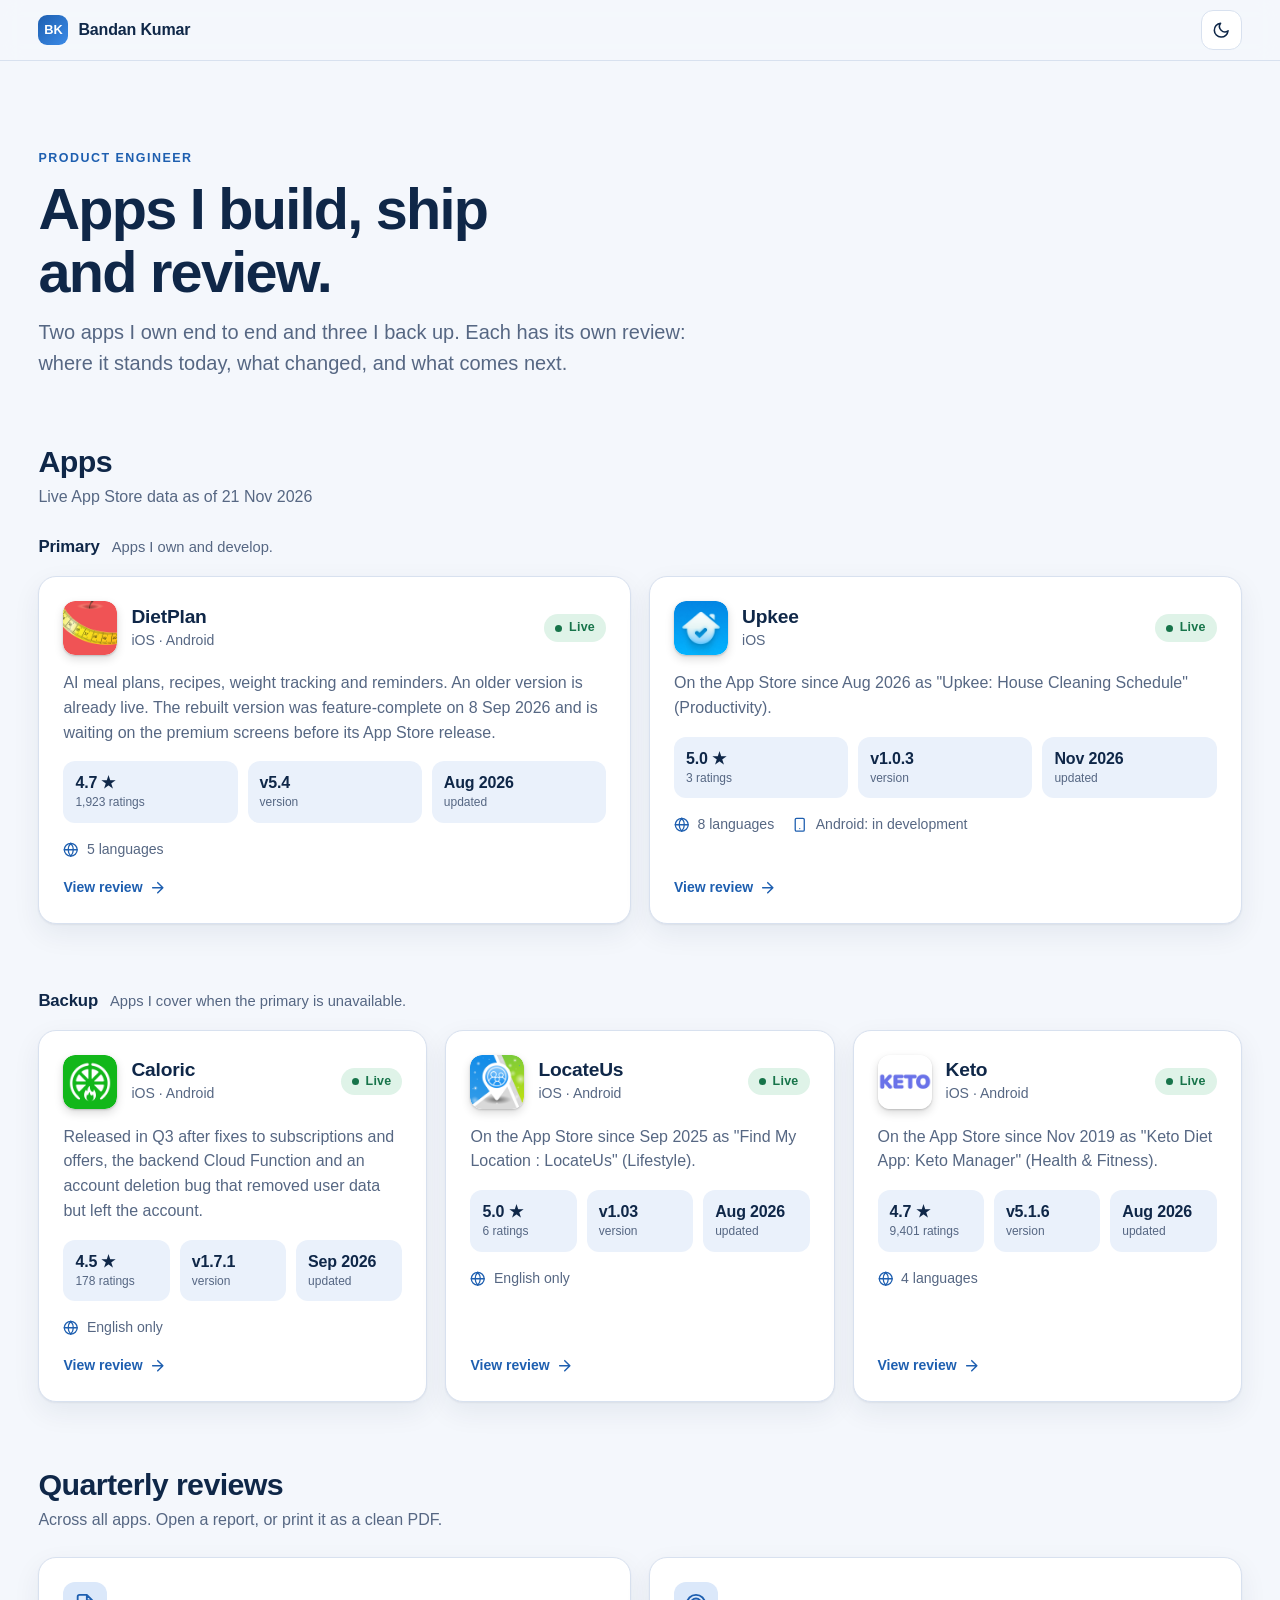
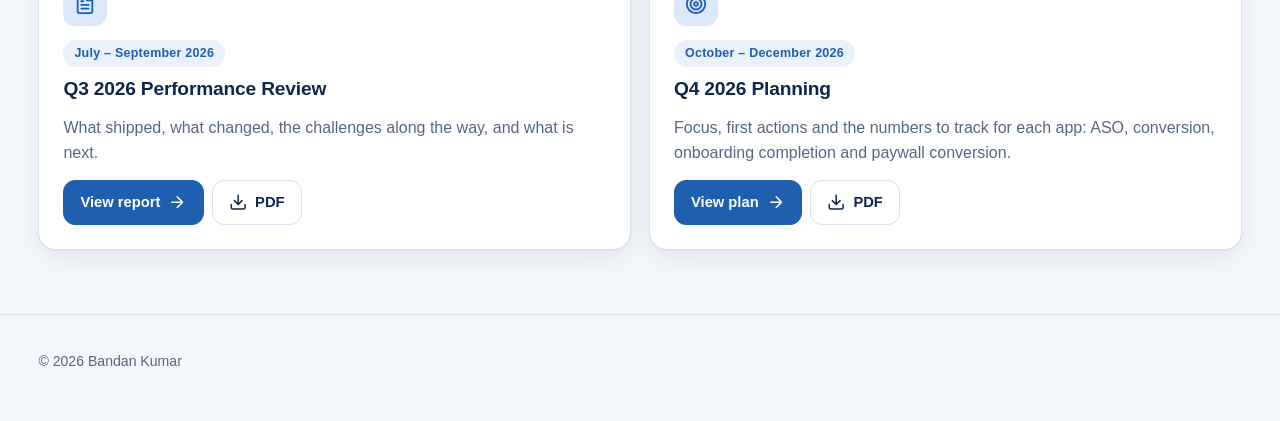
==== index.html @ 83da28a4 "Refresh App Store data" ====
<!doctype html>
<html lang="en">
<head>
  <meta charset="utf-8">
  <meta name="viewport" content="width=device-width, initial-scale=1">
  <title>Bandan Kumar · Apps &amp; Reviews</title>
  <meta name="description" content="The apps Bandan Kumar builds and supports, with a review page for each and the quarterly reports.">
  <meta name="color-scheme" content="light dark">
  <meta name="robots" content="noindex, nofollow">
  <meta name="theme-color" content="#f4f7fc" media="(prefers-color-scheme: light)">
  <meta name="theme-color" content="#0a101c" media="(prefers-color-scheme: dark)">
  <link rel="apple-touch-icon" href="assets/icon-180.png">
  <meta property="og:type" content="website">
  <meta property="og:site_name" content="Bandan Kumar">
  <meta property="og:title" content="Bandan Kumar · Apps &amp; Reviews">
  <meta property="og:description" content="Two apps I own and three I back up. Where each stands today, what changed, and what comes next, with live App Store data.">
  <meta property="og:url" content="https://bandan-kumar.github.io/report/">
  <meta property="og:image" content="https://bandan-kumar.github.io/report/assets/og/home.png">
  <meta property="og:image:width" content="1200">
  <meta property="og:image:height" content="630">
  <meta name="twitter:card" content="summary_large_image">
  <meta name="twitter:title" content="Bandan Kumar · Apps &amp; Reviews">
  <meta name="twitter:description" content="Two apps I own and three I back up. Where each stands today, what changed, and what comes next, with live App Store data.">
  <meta name="twitter:image" content="https://bandan-kumar.github.io/report/assets/og/home.png">
  <link rel="icon" href="data:image/svg+xml,%3Csvg xmlns='http://www.w3.org/2000/svg' viewBox='0 0 32 32'%3E%3Crect width='32' height='32' rx='9' fill='%231e5fb0'/%3E%3Ctext x='16' y='22' font-size='16' font-weight='800' text-anchor='middle' fill='white' font-family='Arial'%3EBK%3C/text%3E%3C/svg%3E">
  <link rel="stylesheet" href="assets/style.css?v=132">
  <script src="assets/theme.js?v=14"></script>
</head>
<body>
<svg xmlns="http://www.w3.org/2000/svg" style="position:absolute;width:0;height:0;overflow:hidden" aria-hidden="true" focusable="false">
<symbol id="sun" viewBox="0 0 24 24"><g fill="none" stroke="currentColor" stroke-width="2" stroke-linecap="round" stroke-linejoin="round"><circle cx="12" cy="12" r="5"/><path d="M12 1v2M12 21v2M4.22 4.22l1.42 1.42M18.36 18.36l1.42 1.42M1 12h2M21 12h2M4.22 19.78l1.42-1.42M18.36 5.64l1.42-1.42"/></g></symbol>
  <symbol id="moon" viewBox="0 0 24 24"><g fill="none" stroke="currentColor" stroke-width="2" stroke-linecap="round" stroke-linejoin="round"><path d="M21 12.79A9 9 0 1 1 11.21 3 7 7 0 0 0 21 12.79z"/></g></symbol>
  <symbol id="printer" viewBox="0 0 24 24"><g fill="none" stroke="currentColor" stroke-width="2" stroke-linecap="round" stroke-linejoin="round"><path d="M6 9V2h12v7M6 18H4a2 2 0 0 1-2-2v-5a2 2 0 0 1 2-2h16a2 2 0 0 1 2 2v5a2 2 0 0 1-2 2h-2"/><rect x="6" y="14" width="12" height="8"/></g></symbol>
  <symbol id="download" viewBox="0 0 24 24"><g fill="none" stroke="currentColor" stroke-width="2" stroke-linecap="round" stroke-linejoin="round"><path d="M21 15v4a2 2 0 0 1-2 2H5a2 2 0 0 1-2-2v-4M7 10l5 5 5-5M12 15V3"/></g></symbol>
  <symbol id="arrow-right" viewBox="0 0 24 24"><g fill="none" stroke="currentColor" stroke-width="2" stroke-linecap="round" stroke-linejoin="round"><path d="M5 12h14M12 5l7 7-7 7"/></g></symbol>
  <symbol id="arrow-left" viewBox="0 0 24 24"><g fill="none" stroke="currentColor" stroke-width="2" stroke-linecap="round" stroke-linejoin="round"><path d="M19 12H5M12 19l-7-7 7-7"/></g></symbol>
  <symbol id="file-text" viewBox="0 0 24 24"><g fill="none" stroke="currentColor" stroke-width="2" stroke-linecap="round" stroke-linejoin="round"><path d="M14 2H6a2 2 0 0 0-2 2v16a2 2 0 0 0 2 2h12a2 2 0 0 0 2-2V8zM14 2v6h6M16 13H8M16 17H8M10 9H8"/></g></symbol>
  <symbol id="target" viewBox="0 0 24 24"><g fill="none" stroke="currentColor" stroke-width="2" stroke-linecap="round" stroke-linejoin="round"><circle cx="12" cy="12" r="10"/><circle cx="12" cy="12" r="6"/><circle cx="12" cy="12" r="2"/></g></symbol>
  <symbol id="log-in" viewBox="0 0 24 24"><g fill="none" stroke="currentColor" stroke-width="2" stroke-linecap="round" stroke-linejoin="round"><path d="M15 3h4a2 2 0 0 1 2 2v14a2 2 0 0 1-2 2h-4M10 17l5-5-5-5M15 12H3"/></g></symbol>
  <symbol id="coffee" viewBox="0 0 24 24"><g fill="none" stroke="currentColor" stroke-width="2" stroke-linecap="round" stroke-linejoin="round"><path d="M18 8h1a4 4 0 0 1 0 8h-1M2 8h16v9a4 4 0 0 1-4 4H6a4 4 0 0 1-4-4V8zM6 1v3M10 1v3M14 1v3"/></g></symbol>
  <symbol id="activity" viewBox="0 0 24 24"><g fill="none" stroke="currentColor" stroke-width="2" stroke-linecap="round" stroke-linejoin="round"><path d="M22 12h-4l-3 9L9 3l-3 9H2"/></g></symbol>
  <symbol id="bell" viewBox="0 0 24 24"><g fill="none" stroke="currentColor" stroke-width="2" stroke-linecap="round" stroke-linejoin="round"><path d="M18 8A6 6 0 0 0 6 8c0 7-3 9-3 9h18s-3-2-3-9M13.73 21a2 2 0 0 1-3.46 0"/></g></symbol>
  <symbol id="heart" viewBox="0 0 24 24"><g fill="none" stroke="currentColor" stroke-width="2" stroke-linecap="round" stroke-linejoin="round"><path d="M20.84 4.61a5.5 5.5 0 0 0-7.78 0L12 5.67l-1.06-1.06a5.5 5.5 0 0 0-7.78 7.78l1.06 1.06L12 21.23l7.78-7.78 1.06-1.06a5.5 5.5 0 0 0 0-7.78z"/></g></symbol>
  <symbol id="link" viewBox="0 0 24 24"><g fill="none" stroke="currentColor" stroke-width="2" stroke-linecap="round" stroke-linejoin="round"><path d="M10 13a5 5 0 0 0 7.54.54l3-3a5 5 0 0 0-7.07-7.07l-1.72 1.71M14 11a5 5 0 0 0-7.54-.54l-3 3a5 5 0 0 0 7.07 7.07l1.71-1.71"/></g></symbol>
  <symbol id="cloud" viewBox="0 0 24 24"><g fill="none" stroke="currentColor" stroke-width="2" stroke-linecap="round" stroke-linejoin="round"><path d="M18 10h-1.26A8 8 0 1 0 9 20h9a5 5 0 0 0 0-10z"/></g></symbol>
  <symbol id="download-cloud" viewBox="0 0 24 24"><g fill="none" stroke="currentColor" stroke-width="2" stroke-linecap="round" stroke-linejoin="round"><path d="M8 17l4 4 4-4M12 12v9M20.88 18.09A5 5 0 0 0 18 9h-1.26A8 8 0 1 0 3 16.29"/></g></symbol>
  <symbol id="database" viewBox="0 0 24 24"><g fill="none" stroke="currentColor" stroke-width="2" stroke-linecap="round" stroke-linejoin="round"><ellipse cx="12" cy="5" rx="9" ry="3"/><path d="M21 12c0 1.66-4 3-9 3s-9-1.34-9-3M3 5v14c0 1.66 4 3 9 3s9-1.34 9-3V5"/></g></symbol>
  <symbol id="zap" viewBox="0 0 24 24"><g fill="none" stroke="currentColor" stroke-width="2" stroke-linecap="round" stroke-linejoin="round"><path d="M13 2L3 14h9l-1 8 10-12h-9l1-8z"/></g></symbol>
  <symbol id="shield" viewBox="0 0 24 24"><g fill="none" stroke="currentColor" stroke-width="2" stroke-linecap="round" stroke-linejoin="round"><path d="M12 22s8-4 8-10V5l-8-3-8 3v7c0 6 8 10 8 10zM9 12l2 2 4-4"/></g></symbol>
  <symbol id="sliders" viewBox="0 0 24 24"><g fill="none" stroke="currentColor" stroke-width="2" stroke-linecap="round" stroke-linejoin="round"><path d="M4 21v-7M4 10V3M12 21v-9M12 8V3M20 21v-5M20 12V3M1 14h6M9 8h6M17 16h6"/></g></symbol>
  <symbol id="list-x" viewBox="0 0 24 24"><g fill="none" stroke="currentColor" stroke-width="2" stroke-linecap="round" stroke-linejoin="round"><path d="M4 7h10M4 12h6M4 17h10M16 11l5 5M21 11l-5 5"/></g></symbol>
  <symbol id="pie" viewBox="0 0 24 24"><g fill="none" stroke="currentColor" stroke-width="2" stroke-linecap="round" stroke-linejoin="round"><path d="M21.21 15.89A10 10 0 1 1 8 2.83M22 12A10 10 0 0 0 12 2v10z"/></g></symbol>
  <symbol id="trending-up" viewBox="0 0 24 24"><g fill="none" stroke="currentColor" stroke-width="2" stroke-linecap="round" stroke-linejoin="round"><path d="M23 6l-9.5 9.5-5-5L1 18M17 6h6v6"/></g></symbol>
  <symbol id="award" viewBox="0 0 24 24"><g fill="none" stroke="currentColor" stroke-width="2" stroke-linecap="round" stroke-linejoin="round"><circle cx="12" cy="8" r="7"/><path d="M8.21 13.89L7 23l5-3 5 3-1.21-9.12"/></g></symbol>
  <symbol id="lock" viewBox="0 0 24 24"><g fill="none" stroke="currentColor" stroke-width="2" stroke-linecap="round" stroke-linejoin="round"><rect x="3" y="11" width="18" height="11" rx="2"/><path d="M7 11V7a5 5 0 0 1 10 0v4"/></g></symbol>
  <symbol id="check-square" viewBox="0 0 24 24"><g fill="none" stroke="currentColor" stroke-width="2" stroke-linecap="round" stroke-linejoin="round"><path d="M9 11l3 3L22 4M21 12v7a2 2 0 0 1-2 2H5a2 2 0 0 1-2-2V5a2 2 0 0 1 2-2h11"/></g></symbol>
  <symbol id="thumbs-up" viewBox="0 0 24 24"><g fill="none" stroke="currentColor" stroke-width="2" stroke-linecap="round" stroke-linejoin="round"><path d="M14 9V5a3 3 0 0 0-3-3l-4 9v11h11.28a2 2 0 0 0 2-1.7l1.38-9a2 2 0 0 0-2-2.3zM7 22H4a2 2 0 0 1-2-2v-7a2 2 0 0 1 2-2h3"/></g></symbol>
  <symbol id="search" viewBox="0 0 24 24"><g fill="none" stroke="currentColor" stroke-width="2" stroke-linecap="round" stroke-linejoin="round"><circle cx="11" cy="11" r="8"/><path d="M21 21l-4.35-4.35"/></g></symbol>
  <symbol id="globe" viewBox="0 0 24 24"><g fill="none" stroke="currentColor" stroke-width="2" stroke-linecap="round" stroke-linejoin="round"><circle cx="12" cy="12" r="10"/><path d="M2 12h20M12 2a15.3 15.3 0 0 1 4 10 15.3 15.3 0 0 1-4 10 15.3 15.3 0 0 1-4-10 15.3 15.3 0 0 1 4-10z"/></g></symbol>
  <symbol id="calendar" viewBox="0 0 24 24"><g fill="none" stroke="currentColor" stroke-width="2" stroke-linecap="round" stroke-linejoin="round"><rect x="3" y="4" width="18" height="18" rx="2"/><path d="M16 2v4M8 2v4M3 10h18"/></g></symbol>
  <symbol id="send" viewBox="0 0 24 24"><g fill="none" stroke="currentColor" stroke-width="2" stroke-linecap="round" stroke-linejoin="round"><path d="M22 2L11 13M22 2l-7 20-4-9-9-4 20-7z"/></g></symbol>
  <symbol id="smartphone" viewBox="0 0 24 24"><g fill="none" stroke="currentColor" stroke-width="2" stroke-linecap="round" stroke-linejoin="round"><rect x="5" y="2" width="14" height="20" rx="2"/><path d="M12 18h.01"/></g></symbol>
  <symbol id="message" viewBox="0 0 24 24"><g fill="none" stroke="currentColor" stroke-width="2" stroke-linecap="round" stroke-linejoin="round"><path d="M21 15a2 2 0 0 1-2 2H7l-4 4V5a2 2 0 0 1 2-2h14a2 2 0 0 1 2 2z"/></g></symbol>
  <symbol id="play" viewBox="0 0 24 24"><g fill="none" stroke="currentColor" stroke-width="2" stroke-linecap="round" stroke-linejoin="round"><polygon points="5 3 19 12 5 21 5 3"/></g></symbol>
  <symbol id="maximize" viewBox="0 0 24 24"><g fill="none" stroke="currentColor" stroke-width="2" stroke-linecap="round" stroke-linejoin="round"><path d="M8 3H5a2 2 0 0 0-2 2v3m18 0V5a2 2 0 0 0-2-2h-3m0 18h3a2 2 0 0 0 2-2v-3M3 16v3a2 2 0 0 0 2 2h3"/></g></symbol>
  <symbol id="x" viewBox="0 0 24 24"><g fill="none" stroke="currentColor" stroke-width="2" stroke-linecap="round" stroke-linejoin="round"><path d="M18 6L6 18M6 6l12 12"/></g></symbol>
  <symbol id="chevron-left" viewBox="0 0 24 24"><g fill="none" stroke="currentColor" stroke-width="2" stroke-linecap="round" stroke-linejoin="round"><path d="M15 18l-6-6 6-6"/></g></symbol>
  <symbol id="chevron-right" viewBox="0 0 24 24"><g fill="none" stroke="currentColor" stroke-width="2" stroke-linecap="round" stroke-linejoin="round"><path d="M9 18l6-6-6-6"/></g></symbol>
</svg>
  <header class="topbar">
    <div class="wrap">
      <a class="brand" href="./"><span class="mark">BK</span> Bandan Kumar</a>
      <div class="actions">
        <button class="btn icon-only" type="button" data-theme-toggle aria-label="Switch theme"><svg class="icon" aria-hidden="true"><use href="#moon"/></svg></button>
      </div>
    </div>
  </header>

  <main>
    <section class="hero">
      <div class="wrap">
        <p class="eyebrow">Product Engineer</p>
        <h1>Apps I build, ship<br>and review.</h1>
        <p class="lead">Two apps I own end to end and three I back up. Each has its own review: where it stands today, what changed, and what comes next.</p>
      </div>
    </section>

    <section class="section" id="apps">
      <div class="wrap">
        <div class="section-head">
          <h2>Apps</h2>
          <p>Live App Store data as of 21 Nov 2026</p>
        </div>

        <div class="group">
          <div class="group-head"><h3>Primary</h3><p>Apps I own and develop.</p></div>
          <div class="grid apps">
          <article class="card app">
            <div class="app-top">
              <div class="app-icon has-img" aria-hidden="true"><img src="assets/apps/dietplan.png" alt="" width="256" height="256"></div>
              <div>
                <h3><a href="apps/dietplan/">DietPlan</a></h3>
                <div class="platform">iOS · Android</div>
              </div>
              <div class="status-line"><span class="chip live">Live</span></div>
            </div>
            <p>AI meal plans, recipes, weight tracking and reminders. An older version is already live. The rebuilt version was feature-complete on 8 Sep 2026 and is waiting on the premium screens before its App Store release.</p>
            <div class="metrics"><div class="metric"><b>4.7 ★</b><span>1,923 ratings</span></div><div class="metric"><b>v5.4</b><span>version</span></div><div class="metric"><b>Aug 2026</b><span>updated</span></div></div>
            <div class="card-meta"><div class="langline"><svg class="icon" aria-hidden="true"><use href="#globe"/></svg> 5 languages</div></div>
            <span class="go">View review <svg class="icon" aria-hidden="true"><use href="#arrow-right"/></svg></span>
          </article>

          <article class="card app">
            <div class="app-top">
              <div class="app-icon has-img" aria-hidden="true"><img src="assets/apps/upkee.png" alt="" width="256" height="256"></div>
              <div>
                <h3><a href="apps/upkee/">Upkee</a></h3>
                <div class="platform">iOS</div>
              </div>
              <div class="status-line"><span class="chip live">Live</span></div>
            </div>
            <p>On the App Store since Aug 2026 as &quot;Upkee: House Cleaning Schedule&quot; (Productivity).</p>
            <div class="metrics"><div class="metric"><b>5.0 ★</b><span>3 ratings</span></div><div class="metric"><b>v1.0.3</b><span>version</span></div><div class="metric"><b>Nov 2026</b><span>updated</span></div></div>
            <div class="card-meta"><div class="langline"><svg class="icon" aria-hidden="true"><use href="#globe"/></svg> 8 languages</div><div class="langline"><svg class="icon" aria-hidden="true"><use href="#smartphone"/></svg> Android: in development</div></div>
            <span class="go">View review <svg class="icon" aria-hidden="true"><use href="#arrow-right"/></svg></span>
          </article>
          </div>
        </div>

        <div class="group">
          <div class="group-head"><h3>Backup</h3><p>Apps I cover when the primary is unavailable.</p></div>
          <div class="grid apps">
          <article class="card app">
            <div class="app-top">
              <div class="app-icon has-img" aria-hidden="true"><img src="assets/apps/caloric.png" alt="" width="256" height="256"></div>
              <div>
                <h3><a href="apps/caloric/">Caloric</a></h3>
                <div class="platform">iOS · Android</div>
              </div>
              <div class="status-line"><span class="chip live">Live</span></div>
            </div>
            <p>Released in Q3 after fixes to subscriptions and offers, the backend Cloud Function and an account deletion bug that removed user data but left the account.</p>
            <div class="metrics"><div class="metric"><b>4.5 ★</b><span>178 ratings</span></div><div class="metric"><b>v1.7.1</b><span>version</span></div><div class="metric"><b>Sep 2026</b><span>updated</span></div></div>
            <div class="card-meta"><div class="langline"><svg class="icon" aria-hidden="true"><use href="#globe"/></svg> English only</div></div>
            <span class="go">View review <svg class="icon" aria-hidden="true"><use href="#arrow-right"/></svg></span>
          </article>

          <article class="card app">
            <div class="app-top">
              <div class="app-icon has-img" aria-hidden="true"><img src="assets/apps/locateus.png" alt="" width="256" height="256"></div>
              <div>
                <h3><a href="apps/locateus/">LocateUs</a></h3>
                <div class="platform">iOS · Android</div>
              </div>
              <div class="status-line"><span class="chip live">Live</span></div>
            </div>
            <p>On the App Store since Sep 2025 as &quot;Find My Location : LocateUs&quot; (Lifestyle).</p>
            <div class="metrics"><div class="metric"><b>5.0 ★</b><span>6 ratings</span></div><div class="metric"><b>v1.03</b><span>version</span></div><div class="metric"><b>Aug 2026</b><span>updated</span></div></div>
            <div class="card-meta"><div class="langline"><svg class="icon" aria-hidden="true"><use href="#globe"/></svg> English only</div></div>
            <span class="go">View review <svg class="icon" aria-hidden="true"><use href="#arrow-right"/></svg></span>
          </article>

          <article class="card app">
            <div class="app-top">
              <div class="app-icon has-img" aria-hidden="true"><img src="assets/apps/keto.png" alt="" width="256" height="256"></div>
              <div>
                <h3><a href="apps/keto/">Keto</a></h3>
                <div class="platform">iOS · Android</div>
              </div>
              <div class="status-line"><span class="chip live">Live</span></div>
            </div>
            <p>On the App Store since Nov 2019 as &quot;Keto Diet App: Keto Manager&quot; (Health &amp; Fitness).</p>
            <div class="metrics"><div class="metric"><b>4.7 ★</b><span>9,401 ratings</span></div><div class="metric"><b>v5.1.6</b><span>version</span></div><div class="metric"><b>Aug 2026</b><span>updated</span></div></div>
            <div class="card-meta"><div class="langline"><svg class="icon" aria-hidden="true"><use href="#globe"/></svg> 4 languages</div></div>
            <span class="go">View review <svg class="icon" aria-hidden="true"><use href="#arrow-right"/></svg></span>
          </article>
          </div>
        </div>
      </div>
    </section>

    <section class="section" id="reports">
      <div class="wrap">
        <div class="section-head">
          <h2>Quarterly reviews</h2>
          <p>Across all apps. Open a report, or print it as a clean PDF.</p>
        </div>

        <div class="grid reports">
          <article class="card report">
            <div class="ico"><svg class="icon" aria-hidden="true"><use href="#file-text"/></svg></div>
            <div>
              <span class="chip plain">July – September 2026</span>
              <h3 class="after-chip">Q3 2026 Performance Review</h3>
            </div>
            <p>What shipped, what changed, the challenges along the way, and what is next.</p>
            <div class="row">
              <a class="btn primary" href="q3-2026/">View report <svg class="icon" aria-hidden="true"><use href="#arrow-right"/></svg></a>
              <a class="btn" href="q3-2026/Bandan-Kumar-Q3-2026-Review.pdf" download><svg class="icon" aria-hidden="true"><use href="#download"/></svg> PDF</a>
            </div>
          </article>

          <article class="card report">
            <div class="ico"><svg class="icon" aria-hidden="true"><use href="#target"/></svg></div>
            <div>
              <span class="chip plain">October – December 2026</span>
              <h3 class="after-chip">Q4 2026 Planning</h3>
            </div>
            <p>Focus, first actions and the numbers to track for each app: ASO, conversion, onboarding completion and paywall conversion.</p>
            <div class="row">
              <a class="btn primary" href="q4-2026/">View plan <svg class="icon" aria-hidden="true"><use href="#arrow-right"/></svg></a>
              <a class="btn" href="q4-2026/Bandan-Kumar-Q4-2026-Planning.pdf" download><svg class="icon" aria-hidden="true"><use href="#download"/></svg> PDF</a>
            </div>
          </article>
        </div>
      </div>
    </section>
  </main>

  <footer class="footer">
    <div class="wrap">© 2026 Bandan Kumar</div>
  </footer>
</body>
</html>
---- assets/style.css ----
/* ---------- Tokens ---------- */
:root {
  color-scheme: light;
  --bg: #f4f7fc;
  --surface: #ffffff;
  --surface-2: #eaf1fb;
  --text: #0f2748;
  --muted: #566783;
  --line: #d8e1ef;
  --brand: #1e5fb0;
  --on-brand: #ffffff;
  --brand-soft: #dbe8fa;
  --navy: #10264a;
  --on-navy: #ffffff;
  --navy-accent: #8ab8f5;
  --accent: #d9772a;
  --accent-soft: #fdeedd;
  --good: #17744a;
  --good-soft: #dff3e8;
  --warn: #a35a00;
  --warn-soft: #fdeedd;
  --shadow: 0 1px 2px rgba(15, 39, 72, .06), 0 10px 28px rgba(15, 39, 72, .07);
  --radius: 18px;
  --radius-sm: 12px;
  --space-section: clamp(40px, 6vw, 64px);
  --pad-card: clamp(18px, 2.4vw, 24px);
  --icon-box: 44px;
  --fs-h2: clamp(1.5rem, 3.2vw, 1.9rem);
  --fs-h3: 1.05rem;
  --fs-small: .875rem;
  --font: -apple-system, BlinkMacSystemFont, "Segoe UI", Inter, Roboto, "Helvetica Neue", Arial, sans-serif;
}

@media (prefers-color-scheme: dark) {
  :root:not([data-theme="light"]) {
    color-scheme: dark;
    --bg: #0a101c;
    --surface: #121a2c;
    --surface-2: #17243d;
    --text: #e8eef8;
    --muted: #9aaac4;
    --line: #243453;
    --brand: #6aa6f2;
    --on-brand: #08111f;
    --brand-soft: #1b2d4d;
    --navy: #16294d;
    --navy-accent: #8ab8f5;
    --accent: #f4a259;
    --accent-soft: #2b2012;
    --good: #52cc8e;
    --good-soft: #112a1f;
    --warn: #f4a259;
    --warn-soft: #2b2012;
    --shadow: 0 1px 2px rgba(0, 0, 0, .4), 0 10px 28px rgba(0, 0, 0, .35);
  }
}

:root[data-theme="dark"] {
  color-scheme: dark;
  --bg: #0a101c;
  --surface: #121a2c;
  --surface-2: #17243d;
  --text: #e8eef8;
  --muted: #9aaac4;
  --line: #243453;
  --brand: #6aa6f2;
  --on-brand: #08111f;
  --brand-soft: #1b2d4d;
  --navy: #16294d;
  --navy-accent: #8ab8f5;
  --accent: #f4a259;
  --accent-soft: #2b2012;
  --good: #52cc8e;
  --good-soft: #112a1f;
  --warn: #f4a259;
  --warn-soft: #2b2012;
  --shadow: 0 1px 2px rgba(0, 0, 0, .4), 0 10px 28px rgba(0, 0, 0, .35);
}

/* ---------- Base ---------- */
*, *::before, *::after { box-sizing: border-box; }
html { -webkit-text-size-adjust: 100%; scroll-behavior: smooth; }
body {
  margin: 0;
  background: var(--bg);
  color: var(--text);
  font-family: var(--font);
  font-size: 1rem;
  line-height: 1.55;
  -webkit-font-smoothing: antialiased;
}
img { max-width: 100%; height: auto; display: block; }
a { color: var(--brand); }
h1, h2, h3, p, ul { margin: 0; }
ul { padding: 0; list-style: none; }
.wrap { width: min(1500px, 100% - clamp(32px, 6vw, 112px)); margin-inline: auto; }
.icon { width: 1.25em; height: 1.25em; flex: none; }
.sr-only { position: absolute; width: 1px; height: 1px; overflow: hidden; clip: rect(0 0 0 0); white-space: nowrap; }
:focus-visible { outline: 3px solid var(--brand); outline-offset: 2px; border-radius: 6px; }

/* ---------- Top bar ---------- */
.topbar {
  position: sticky; top: 0; z-index: 10;
  background: color-mix(in srgb, var(--bg) 88%, transparent);
  backdrop-filter: saturate(160%) blur(10px);
  -webkit-backdrop-filter: saturate(160%) blur(10px);
  border-bottom: 1px solid var(--line);
}
.topbar .wrap { display: flex; align-items: center; justify-content: space-between; gap: 12px; min-height: 60px; }
.brand { display: inline-flex; align-items: center; gap: 10px; font-weight: 700; color: var(--text); text-decoration: none; letter-spacing: -.01em; }
.brand .mark {
  width: 30px; height: 30px; border-radius: 9px; display: grid; place-items: center;
  background: linear-gradient(135deg, var(--brand), #3b8be8); color: #fff; font-size: .8rem; font-weight: 800;
}
.actions { display: flex; align-items: center; gap: 8px; flex-wrap: wrap; justify-content: flex-end; }

/* ---------- Buttons ---------- */
.btn {
  display: inline-flex; align-items: center; justify-content: center; gap: 8px;
  padding: 10px 16px; border-radius: 12px; border: 1px solid var(--line);
  background: var(--surface); color: var(--text); font: inherit; font-weight: 600; font-size: .92rem;
  text-decoration: none; cursor: pointer; transition: transform .15s, border-color .15s, background .15s;
}
.btn:hover { border-color: var(--brand); transform: translateY(-1px); }
.btn.primary { background: var(--brand); border-color: var(--brand); color: var(--on-brand); }
.btn.primary:hover { filter: brightness(1.08); }
.btn.icon-only { padding: 10px; }
.btn[aria-disabled="true"] { opacity: .55; cursor: not-allowed; pointer-events: none; }

/* ---------- Hero ---------- */
.hero { padding: clamp(40px, 8vw, 88px) 0 clamp(24px, 5vw, 48px); }
.eyebrow { text-transform: uppercase; letter-spacing: .12em; font-size: .78rem; font-weight: 700; color: var(--brand); }
.hero h1 { font-size: clamp(2.1rem, 6vw, 3.6rem); line-height: 1.08; letter-spacing: -.03em; margin-top: 10px; }
.hero p.lead { margin-top: 14px; font-size: clamp(1.05rem, 2.2vw, 1.25rem); color: var(--muted); max-width: 60ch; }

.section { padding: clamp(24px, 5vw, 44px) 0; }
.section-head { display: flex; align-items: end; justify-content: space-between; gap: 16px; flex-wrap: wrap; margin-bottom: 20px; }
.section-head h2 { font-size: clamp(1.4rem, 3.2vw, 1.9rem); letter-spacing: -.02em; }
.section-head p { color: var(--muted); }

/* ---------- Status chips ---------- */
.chip {
  display: inline-flex; align-items: center; gap: 7px; padding: 4px 11px; border-radius: 999px;
  font-size: .78rem; font-weight: 700; letter-spacing: .02em; background: var(--surface-2); color: var(--brand);
}
.chip::before { content: ""; width: 7px; height: 7px; border-radius: 50%; background: currentColor; }
.chip.live { background: var(--good-soft); color: var(--good); }
.chip.pre { background: var(--warn-soft); color: var(--warn); }
.chip.plain::before { display: none; }

/* ---------- App cards ---------- */
.grid { display: grid; gap: 18px; }
.apps { grid-template-columns: repeat(auto-fit, minmax(min(100%, 320px), 1fr)); }
.card {
  background: var(--surface); border: 1px solid var(--line); border-radius: var(--radius);
  padding: clamp(18px, 3vw, 26px); box-shadow: var(--shadow);
}
.app { display: flex; flex-direction: column; gap: 16px; }
.app-top { display: flex; align-items: center; gap: 14px; }
.app-icon {
  width: 54px; height: 54px; border-radius: 15px; display: grid; place-items: center; flex: none;
  color: #fff; font-weight: 800; font-size: 1.3rem;
}
.app-icon.diet { background: linear-gradient(135deg, #e0453b, #f08a3c); }
.app-icon.cal { background: linear-gradient(135deg, #1e5fb0, #4aa3f0); }
.app h3 { font-size: 1.25rem; letter-spacing: -.01em; }
.app .platform { color: var(--muted); font-size: .88rem; }
.app .status-line { margin-left: auto; }
.app p { color: var(--muted); }
.metrics { display: grid; grid-template-columns: repeat(3, 1fr); gap: 10px; }
.metric { background: var(--surface-2); border-radius: 12px; padding: 10px 12px; }
.metric b { display: block; font-size: 1.2rem; letter-spacing: -.01em; }
.metric span { font-size: .78rem; color: var(--muted); line-height: 1.25; display: block; }
.tags { display: flex; flex-wrap: wrap; gap: 6px; }
.tag { font-size: .78rem; padding: 3px 10px; border-radius: 999px; border: 1px solid var(--line); color: var(--muted); }
.app .foot { margin-top: auto; display: flex; gap: 8px; flex-wrap: wrap; }

/* ---------- Report cards ---------- */
.reports { grid-template-columns: repeat(auto-fit, minmax(min(100%, 380px), 1fr)); }
.report { display: flex; flex-direction: column; gap: 14px; }
.report .ico {
  width: 46px; height: 46px; border-radius: 13px; display: grid; place-items: center;
  background: var(--brand-soft); color: var(--brand);
}
.report .ico .icon { width: 24px; height: 24px; }
.report h3 { font-size: 1.2rem; }
.report p { color: var(--muted); }
.report .row { display: flex; gap: 8px; flex-wrap: wrap; margin-top: auto; }
.report.soon { border-style: dashed; box-shadow: none; background: transparent; }

.footer { padding: 36px 0 48px; color: var(--muted); font-size: .88rem; border-top: 1px solid var(--line); margin-top: 24px; }

/* ---------- Report page ---------- */
.report-hero {
  background: var(--navy); color: var(--on-navy, #fff);
  padding: clamp(40px, 8vw, 84px) 0;
}
.report-hero .eyebrow { color: var(--navy-accent); }
.report-hero h1 { font-size: clamp(2rem, 6vw, 3.4rem); line-height: 1.08; letter-spacing: -.03em; margin: 10px 0 8px; color: #fff; }
.report-hero .period { color: var(--navy-accent); font-size: clamp(1.05rem, 2.4vw, 1.3rem); }
.report-hero .who { margin-top: clamp(24px, 5vw, 44px); }
.report-hero .who b { display: block; font-size: 1.15rem; color: #fff; }
.report-hero .who span { color: #c3d3ec; font-size: .95rem; }

.block { margin-top: clamp(32px, 5vw, 56px); }
.block > h2 { font-size: clamp(1.45rem, 3.4vw, 2rem); letter-spacing: -.02em; line-height: 1.2; }
.block > .sub { color: var(--muted); font-style: italic; margin-top: 4px; margin-bottom: 20px; }
.result {
  margin-top: 18px; background: var(--navy); color: #fff; border-radius: 14px; padding: 14px 18px;
}
.result b { color: var(--navy-accent); margin-right: 6px; }

.stats { grid-template-columns: repeat(auto-fit, minmax(min(100%, 210px), 1fr)); }
.stat { text-align: center; }
.stat .big { font-size: clamp(2rem, 5vw, 2.8rem); font-weight: 800; color: var(--brand); letter-spacing: -.03em; line-height: 1.1; }
.stat h3 { font-size: 1rem; margin-top: 8px; }
.stat p { color: var(--muted); font-size: .88rem; margin-top: 4px; }

.split { display: grid; gap: 24px; grid-template-columns: minmax(0, 1.5fr) minmax(0, 1fr); align-items: start; }
.chart {
  height: 260px; display: flex; align-items: flex-end; gap: clamp(4px, 1.6vw, 14px);
  padding: 0 0 26px; border-bottom: 2px solid var(--line); position: relative;
}
.bar { flex: 1; display: flex; flex-direction: column; justify-content: flex-end; align-items: center; height: 100%; position: relative; }
.bar i {
  display: block; width: 100%; border-radius: 6px 6px 0 0; background: var(--brand);
  height: calc(var(--v) * 1%); max-height: calc(100% - 22px);
}
.bar.done i { background: var(--accent); }
.bar b { font-size: .8rem; margin-bottom: 4px; }
.bar span { position: absolute; bottom: -24px; font-size: .72rem; color: var(--muted); white-space: nowrap; }
.timeline { display: grid; gap: 16px; }
.timeline li { display: grid; grid-template-columns: 14px 1fr; gap: 12px; }
.timeline li::before { content: ""; width: 14px; height: 14px; border-radius: 50%; background: var(--brand); margin-top: 6px; }
.timeline li.now::before { background: var(--accent); }
.timeline b { display: block; }
.timeline span { color: var(--muted); font-size: .92rem; }

.features { grid-template-columns: repeat(auto-fit, minmax(min(100%, 280px), 1fr)); gap: 14px; }
.feature { display: grid; grid-template-columns: 46px 1fr; gap: 14px; align-items: start; padding: 16px; }
.feature .ico, .ico-sm {
  width: 46px; height: 46px; border-radius: 50%; display: grid; place-items: center;
  background: var(--brand-soft); color: var(--brand);
}
.feature .ico .icon, .ico-sm .icon { width: 22px; height: 22px; }
.feature h3 { font-size: 1.02rem; }
.feature p { color: var(--muted); font-size: .92rem; }
.ico-sm.hot { background: var(--accent); color: #fff; }

.gallery {
  display: flex; gap: 16px; overflow-x: auto; padding: 8px 4px 18px; margin-top: 22px;
  -webkit-overflow-scrolling: touch;
}
.shot { flex: 0 0 clamp(150px, 15vw, 230px); text-align: center; }
.shot img { filter: drop-shadow(0 8px 14px rgba(0, 0, 0, .22)); }
.shot figcaption { margin-top: 10px; font-size: .88rem; font-weight: 600; }
figure { margin: 0; }

.compare { grid-template-columns: 1fr 1fr; gap: 18px; position: relative; }
.compare .card h3 { font-size: 1.15rem; margin-bottom: 12px; }
.compare .before h3 { color: var(--muted); }
.compare .after { background: var(--surface-2); border-color: var(--brand); }
.compare .after h3 { color: var(--brand); }
.compare li { padding-left: 18px; position: relative; margin-bottom: 8px; }
.compare li::before { content: ""; position: absolute; left: 2px; top: .62em; width: 6px; height: 6px; border-radius: 50%; background: currentColor; opacity: .6; }

.size-card {
  background: var(--navy); color: #fff; border-radius: var(--radius); padding: 28px 22px; text-align: center;
}
.size-card .big { font-size: clamp(2.4rem, 7vw, 3.6rem); font-weight: 800; color: var(--navy-accent); letter-spacing: -.03em; line-height: 1.1; }
.size-card p { margin-top: 6px; }
.size-card .flow { margin-top: 14px; font-weight: 700; font-size: 1.1rem; color: #d7e4f8; }
.size-grid { display: grid; gap: 20px; grid-template-columns: minmax(0, 1fr) minmax(0, 1.4fr) auto; align-items: center; }
.stack { display: grid; gap: 14px; }
.stack .feature { padding: 0; border: 0; box-shadow: none; background: none; }

.pipeline { grid-template-columns: repeat(5, 1fr); gap: 14px; counter-reset: step; }
.step { text-align: center; position: relative; }
.step .ico-sm { margin: 0 auto 10px; }
.step h3 { font-size: .98rem; }
.step p { color: var(--muted); font-size: .85rem; margin-top: 4px; }
.tamper { margin-top: 18px; background: var(--accent-soft); border-radius: 14px; padding: 14px 18px; }
.tamper b { color: var(--warn); }

.three { grid-template-columns: repeat(auto-fit, minmax(min(100%, 280px), 1fr)); }
.three h3 { font-size: 1.1rem; display: flex; align-items: center; gap: 12px; margin-bottom: 12px; }
.three li, .bullets li { padding-left: 18px; position: relative; margin-bottom: 7px; color: var(--muted); }
.three li::before, .bullets li::before { content: ""; position: absolute; left: 2px; top: .65em; width: 6px; height: 6px; border-radius: 50%; background: var(--brand); }

.pills { display: flex; flex-wrap: wrap; gap: 10px; }
.pill { padding: 8px 16px; border-radius: 999px; border: 2px solid var(--brand); color: var(--brand); font-weight: 700; font-size: .9rem; }
.callout { background: var(--accent-soft); border-radius: var(--radius); padding: 20px 22px; }
.callout h3 { color: var(--warn); font-size: 1.05rem; margin-bottom: 6px; }

.table-wrap { overflow: hidden; border: 1px solid var(--line); border-radius: var(--radius); background: var(--surface); box-shadow: var(--shadow); }
table { width: 100%; border-collapse: collapse; }
thead th { background: var(--navy); color: #fff; text-align: left; padding: 14px 16px; font-size: .95rem; }
tbody td { padding: 14px 16px; border-top: 1px solid var(--line); vertical-align: top; }
tbody td:first-child { font-weight: 700; }

.ahead { background: var(--navy); color: #fff; border-radius: var(--radius); padding: clamp(22px, 4vw, 36px); }
.ahead h2 { color: #fff; }
.ahead ul { margin-top: 18px; display: grid; gap: 14px; }
.ahead li { display: grid; grid-template-columns: 44px 1fr; gap: 14px; align-items: center; }
.ahead .ico-sm { background: #1e5fb0; color: #fff; width: 44px; height: 44px; }
.ahead .thanks { margin-top: 22px; font-size: 1.6rem; font-weight: 800; color: var(--navy-accent); }

.print-only { display: none; }

/* ---------- Responsive ---------- */
@media (max-width: 860px) {
  .split, .size-grid { grid-template-columns: 1fr; }
  .size-grid .shot { justify-self: center; }
  .pipeline { grid-template-columns: repeat(2, 1fr); }
  .pipeline .step:last-child { grid-column: 1 / -1; }
}
@media (max-width: 640px) {
  .compare { grid-template-columns: 1fr; }
  .metrics { grid-template-columns: repeat(3, 1fr); }
  .chart { height: 220px; }
  .bar b { font-size: .68rem; }
  .bar span { font-size: .6rem; }
  .btn .label-long { display: none; }
  table, thead, tbody, tr, td { display: block; }
  thead { display: none; }
  tbody tr { padding: 12px 16px; border-top: 1px solid var(--line); }
  tbody tr:first-child { border-top: 0; }
  tbody td { border: 0; padding: 3px 0; }
  tbody td::before { content: attr(data-label); display: block; font-size: .72rem; text-transform: uppercase; letter-spacing: .08em; color: var(--muted); font-weight: 700; margin-top: 6px; }
  tbody td:first-child { font-size: 1.02rem; }
  tbody td:first-child::before { margin-top: 0; }
  .app .status-line { margin-left: 0; }
  .app-top { flex-wrap: wrap; }
}
@media (max-width: 380px) {
  .metrics { grid-template-columns: 1fr 1fr; }
}
@media (prefers-reduced-motion: reduce) {
  html { scroll-behavior: auto; }
  .btn { transition: none; }
}

/* ---------- Print ---------- */
@page { size: A4; margin: 12mm; }
@media print {
  :root, :root:not([data-theme="light"]), :root[data-theme="dark"] {
    color-scheme: light;
    --bg: #fff; --surface: #fff; --surface-2: #eef3fb; --text: #0f2748; --muted: #4a5a75; --line: #cfd9e8;
    --brand: #1e5fb0; --brand-soft: #dbe8fa; --navy: #10264a; --navy-accent: #8ab8f5;
    --accent: #d9772a; --accent-soft: #fdeedd; --good: #17744a; --good-soft: #dff3e8; --warn: #a35a00; --warn-soft: #fdeedd;
    --shadow: none;
  }
  * { -webkit-print-color-adjust: exact; print-color-adjust: exact; }
  html { font-size: 10.5pt; }
  body { background: #fff; line-height: 1.4; }
  .topbar, .no-print, .actions, .gallery-hint { display: none !important; }
  .print-only { display: block; }
  .wrap { width: 100%; }
  .report-hero { padding: 22px 0; }
  .block { margin-top: 20px; }
  .block, .card, .result, .tamper, .callout, .ahead, .table-wrap, .size-card, .shot, tr, .feature, .step { break-inside: avoid; page-break-inside: avoid; }
  .block > h2, .block > .sub { break-after: avoid; page-break-after: avoid; }
  .card, .table-wrap { box-shadow: none; }
  .stats { grid-template-columns: repeat(4, 1fr); }
  .features { grid-template-columns: repeat(2, 1fr); }
  .three { grid-template-columns: repeat(3, 1fr); }
  .split { grid-template-columns: 1.5fr 1fr; }
  .compare { grid-template-columns: 1fr 1fr; }
  .size-grid { grid-template-columns: 1fr 1.4fr auto; }
  .pipeline { grid-template-columns: repeat(5, 1fr); }
  .pipeline .step:last-child { grid-column: auto; }
  .chart { height: 190px; }
  .stat .big { font-size: 1.7rem; white-space: nowrap; }
  .size-card .big { font-size: 2rem; white-space: nowrap; }
  .gallery { flex-wrap: wrap; overflow: visible; justify-content: center; padding: 0; gap: 12px; break-inside: avoid; page-break-inside: avoid; }
  .shot { flex: 0 0 22%; }
  .shot img { filter: none; }
  .size-grid .shot { flex: none; width: 110px; }
  table, thead, tbody, tr, td { display: revert; }
  thead { display: table-header-group; }
  tbody td::before { display: none; }
  tbody tr { padding: 0; }
  tbody td { padding: 10px 12px; border-top: 1px solid var(--line); }
  a { color: inherit; text-decoration: none; }
  .print-foot { margin-top: 24px; font-size: .8rem; color: var(--muted); border-top: 1px solid var(--line); padding-top: 8px; }
}

/* ---------- App groups & app pages ---------- */
.group + .group { margin-top: clamp(28px, 5vw, 44px); }
.group-head { display: flex; align-items: baseline; gap: 12px; flex-wrap: wrap; margin-bottom: 14px; }
.group-head h3 { font-size: 1.05rem; letter-spacing: -.01em; }
.group-head p { color: var(--muted); font-size: .92rem; }
.app { position: relative; transition: transform .15s, border-color .15s; }
.app:hover { transform: translateY(-2px); border-color: var(--brand); }
.app h3 a { color: inherit; text-decoration: none; }
.app h3 a::after { content: ""; position: absolute; inset: 0; border-radius: var(--radius); }
.app .go { margin-top: auto; display: inline-flex; align-items: center; gap: 6px; color: var(--brand); font-weight: 700; font-size: .92rem; }
.chip.role { background: var(--brand-soft); color: var(--brand); }
.chip.role::before { display: none; }
.chip.muted { background: var(--surface-2); color: var(--muted); }
.app-icon.upk { background: linear-gradient(135deg, #14935a, #5fd08f); }
.app-icon.loc { background: linear-gradient(135deg, #6a3fd0, #a77af2); }
.app-icon.keto { background: linear-gradient(135deg, #0f8f8f, #4fd1c5); }
.app-icon.lg { width: 72px; height: 72px; border-radius: 20px; font-size: 1.8rem; }
.app-hero { display: flex; align-items: center; gap: 20px; flex-wrap: wrap; }
.app-hero h1 { font-size: clamp(2rem, 6vw, 3.2rem); letter-spacing: -.03em; line-height: 1.1; }
.app-hero .chips { display: flex; gap: 8px; flex-wrap: wrap; margin-top: 10px; }
.snapshot { grid-template-columns: repeat(auto-fit, minmax(min(100%, 200px), 1fr)); }
.snap b { display: block; font-size: 1.8rem; letter-spacing: -.02em; color: var(--muted); }
.snap span { color: var(--muted); font-size: .88rem; }
.snap.has b { color: var(--brand); }
.note { color: var(--muted); font-size: .9rem; margin-top: 12px; }
.rows { display: grid; gap: 12px; }
.row-card { display: flex; align-items: center; gap: 16px; flex-wrap: wrap; }
.row-card .grow { flex: 1 1 240px; }
.row-card h3 { font-size: 1.05rem; }
.row-card p { color: var(--muted); font-size: .92rem; }
.bullets { margin-top: 4px; }
.app-hero-wrap { padding: clamp(32px, 6vw, 64px) 0 8px; }
@media print { .app { transform: none; } }

.app-icon.has-img { background: none; overflow: hidden; padding: 0; box-shadow: 0 1px 2px rgba(0,0,0,.18), 0 4px 10px rgba(0,0,0,.14); }
.app-icon img { width: 100%; height: 100%; display: block; border-radius: 22.37%; }
.app-icon.has-img { border-radius: 22.37%; }

.langline { display: flex; align-items: center; gap: 8px; color: var(--muted); font-size: .88rem; }
.langline .icon { width: 1.1em; height: 1.1em; color: var(--brand); }

.loc-group + .loc-group { margin-top: 20px; }
.loc-group h3 { font-size: 1rem; margin-bottom: 10px; display: flex; gap: 10px; align-items: baseline; flex-wrap: wrap; }
.loc-group h3 span { color: var(--muted); font-weight: 500; font-size: .9rem; }
.snap.has b { font-size: clamp(1.2rem, 3vw, 1.6rem); }

/* ---------- Q4 planning ---------- */
.kpis { grid-template-columns: repeat(auto-fit, minmax(min(100%, 320px), 1fr)); gap: 14px; }
.src { font-size: .8rem; margin-top: 6px; color: var(--brand) !important; font-weight: 600; }
.glance { grid-template-columns: repeat(auto-fit, minmax(min(100%, 320px), 1fr)); gap: 14px; }
.glance-card { text-decoration: none; color: inherit; display: block; transition: transform .15s, border-color .15s; }
.glance-card:hover { transform: translateY(-2px); border-color: var(--brand); }
.glance-top { display: flex; align-items: center; gap: 12px; margin-bottom: 10px; }
.glance-top .app-icon { width: 44px; height: 44px; font-size: 1.1rem; }
.glance-top h3 { font-size: 1.1rem; margin-bottom: 4px; }
.glance-card p { color: var(--muted); }
.plans { display: grid; gap: 18px; }
.plan-head { display: flex; align-items: center; gap: 14px; margin-bottom: 14px; }
.plan-head h3 { font-size: 1.25rem; margin-bottom: 6px; }
.plan-head .chips { display: flex; gap: 8px; flex-wrap: wrap; }
.plan-focus { font-weight: 700; font-size: 1.08rem; letter-spacing: -.01em; }
.why { color: var(--muted); margin-top: 6px; }
.plan h4 { font-size: .78rem; text-transform: uppercase; letter-spacing: .1em; color: var(--brand); margin: 18px 0 8px; }
.plan { scroll-margin-top: 80px; }
@media (min-width: 900px) { .plans { grid-template-columns: 1fr 1fr; } }
@media print { .plans { grid-template-columns: 1fr 1fr; } .glance { grid-template-columns: repeat(3, 1fr); } .glance-card { transform: none; } }

/* ---------- Funnel ---------- */
.flow { grid-template-columns: repeat(5, 1fr); gap: 14px; }
.flow .step { text-align: left; position: relative; display: flex; flex-direction: column; gap: 6px; }
.flow .step .ico-sm { margin: 0 0 6px; }
.flow .stage { font-size: .78rem; text-transform: uppercase; letter-spacing: .1em; color: var(--brand); font-weight: 700; }
.flow .step h3 { font-size: 1rem; line-height: 1.3; }
.flow .src { font-size: .8rem; color: var(--muted); margin: 0; }
.flow .lever { font-size: .85rem; color: var(--muted); margin-top: auto; padding-top: 8px; border-top: 1px solid var(--line); }
.flow .lever b { color: var(--text); }
.flow .step:not(:last-child)::after {
  content: ""; position: absolute; right: -11px; top: 30px; width: 8px; height: 8px;
  border-top: 2px solid var(--brand); border-right: 2px solid var(--brand); transform: rotate(45deg);
}
@media (max-width: 1000px) { .flow { grid-template-columns: repeat(2, 1fr); } .flow .step::after { display: none; } .flow .step:last-child { grid-column: 1 / -1; } }
@media (max-width: 560px) { .flow { grid-template-columns: 1fr; } }
@media print { .flow { grid-template-columns: repeat(5, 1fr); } .flow .step::after { display: none; } .flow .step:last-child { grid-column: auto; } .flow .step h3 { font-size: .85rem; } }

.role-note { margin-top: 10px; padding: 10px 12px; background: var(--surface-2); border-radius: 10px; font-size: .9rem; color: var(--muted); }
.rules { grid-template-columns: repeat(auto-fit, minmax(min(100%, 300px), 1fr)); gap: 12px; }
.rule { display: grid; grid-template-columns: 30px 1fr; gap: 12px; align-items: start; padding: 14px 16px; }
.rule .num { width: 30px; height: 30px; border-radius: 50%; background: var(--brand-soft); color: var(--brand); font-weight: 800; display: grid; place-items: center; font-size: .9rem; }
.rule p { color: var(--text); font-size: .95rem; }
@media print { .rules { grid-template-columns: repeat(2, 1fr); } }

.stores { display: flex; gap: 10px; flex-wrap: wrap; align-items: center; }

.shots-title { font-size: 1rem; margin-top: 18px; }
.shot img.store { border-radius: 14px; border: 1px solid var(--line); filter: none; background: var(--surface-2); }
@media print { .shot img.store { border-radius: 8px; } }

/* =====================================================================
   Consistency layer: one set of rules for headings, cards, icons,
   tiles and chips, so every page reads as the same system.
   ===================================================================== */

/* Vertical rhythm */
.section { padding: 0; margin-top: var(--space-section); }
.hero { padding-bottom: 0; }
.block { margin-top: var(--space-section); }
.footer { margin-top: var(--space-section); }
.group + .group { margin-top: var(--space-section); }

/* Section headings: the same on every page */
.section-head { display: block; margin-bottom: 24px; }
.section-head h2, .block > h2 { font-size: var(--fs-h2); line-height: 1.2; letter-spacing: -.02em; }
.section-head p, .block > .sub { color: var(--muted); font-size: 1rem; font-style: normal; margin: 6px 0 24px; }
.section-head p { margin: 6px 0 0; }
.group-head { margin-bottom: 16px; }
.group-head h3 { font-size: var(--fs-h3); }

/* Cards: one padding, one radius, one shadow */
.card { padding: var(--pad-card); border-radius: var(--radius); }
.feature, .step, .rule, .glance-card, .row-card { padding: var(--pad-card); }
.stack .feature { padding: 0; }
.card h3, .feature h3, .step h3, .row-card h3, .three h3 { font-size: var(--fs-h3); line-height: 1.3; }
.app h3, .plan-head h3, .report h3, .glance-top h3 { font-size: 1.2rem; letter-spacing: -.01em; }
.feature p, .row-card p, .step p, .stat p { font-size: var(--fs-small); }

/* Icon boxes: one size, one shape */
.ico, .ico-sm, .report .ico, .feature .ico {
  width: var(--icon-box); height: var(--icon-box); border-radius: var(--radius-sm);
  display: grid; place-items: center; flex: none;
  background: var(--brand-soft); color: var(--brand);
}
.ico .icon, .ico-sm .icon, .report .ico .icon, .feature .ico .icon { width: 22px; height: 22px; }
.feature { grid-template-columns: var(--icon-box) 1fr; align-items: start; }
.ico-sm.hot { background: var(--accent); color: #fff; }
.ahead .ico-sm { background: #1e5fb0; color: #fff; width: var(--icon-box); height: var(--icon-box); }
.ahead li { grid-template-columns: var(--icon-box) 1fr; }

/* Tiles: the same look for card metrics and the snapshot */
.metrics { display: grid; grid-template-columns: repeat(3, minmax(0, 1fr)); gap: 10px; }
.metrics.cols-4 { grid-template-columns: repeat(4, minmax(0, 1fr)); }
.metric { background: var(--surface-2); border-radius: var(--radius-sm); padding: 12px; min-width: 0; }
.metric b { display: block; font-size: 1rem; line-height: 1.25; letter-spacing: -.01em; overflow-wrap: anywhere; }
.metric span { display: block; margin-top: 2px; font-size: .75rem; line-height: 1.3; color: var(--muted); }
.metrics.cols-4 .metric { padding: 14px 16px; }
.metrics.cols-4 .metric b { font-size: 1.15rem; }
.metrics.cols-4 .metric span { font-size: var(--fs-small); }
.snapshot-card .note { margin-top: 16px; }

/* Chips, tags and pills: one neutral outline style, one coloured style */
.tag, .pill {
  display: inline-flex; align-items: center; padding: 3px 11px; border-radius: 999px;
  border: 1px solid var(--line); background: transparent; color: var(--muted);
  font-size: .8rem; font-weight: 600;
}
.pill { padding: 5px 13px; font-size: .85rem; color: var(--text); background: var(--surface); }

/* Card meta row (languages, Android status) */
.card-meta { display: flex; flex-wrap: wrap; gap: 6px 18px; color: var(--muted); font-size: var(--fs-small); }
.card-meta .langline { display: inline-flex; margin: 0; }

/* App cards: same structure every time */
.app { gap: 16px; }
.app .go { font-size: var(--fs-small); }

/* Q4 plans: grouped like the home page */
.plans { display: block; }
.plans .group .grid { align-items: stretch; }

/* Callouts share one shape */
.result, .tamper { border-radius: var(--radius-sm); padding: 14px 18px; }
.note { font-size: var(--fs-small); }

/* Print: keep the new rules in step with the print layout */
@media print {
  :root, :root:not([data-theme="light"]), :root[data-theme="dark"] { --on-brand: #ffffff; }
  .metrics.cols-4 { grid-template-columns: repeat(4, 1fr); }
  .metric b { overflow-wrap: anywhere; }
  .block, .section { margin-top: 20px; }
  .plans .group .grid, .glance { grid-template-columns: repeat(2, 1fr); }
  .group { break-inside: auto; }
  .group-head { break-after: avoid; page-break-after: avoid; }
  .group-head + .grid > .card:first-child { break-before: avoid; }
  .card, .metric { break-inside: avoid; }
}
@media (max-width: 640px) {
  .metrics.cols-4 { grid-template-columns: repeat(2, minmax(0, 1fr)); }
  .metrics:not(.cols-4) { grid-template-columns: repeat(3, minmax(0, 1fr)); }
}
@media (max-width: 380px) {
  .metrics:not(.cols-4) { grid-template-columns: repeat(2, minmax(0, 1fr)); }
}

/* ---------- Tidy-up: classes that replace inline styles ---------- */
.block > h2 + div, .block > h2 + .table-wrap { margin-top: 24px; }
.mini-title { font-size: var(--fs-h3); margin-bottom: 12px; }
.after-chip { margin-top: 10px; }
.sub-section { font-size: 1.4rem; margin-top: clamp(28px, 5vw, 48px); letter-spacing: -.01em; }
.app-lead { margin-top: 18px; color: var(--muted); max-width: 70ch; }
.shot.phone { flex: none; width: 160px; }
.size-grid.two-col { grid-template-columns: minmax(0, 1fr) auto; align-items: start; }
.stack.card { gap: 18px; }
.features.wide { grid-template-columns: repeat(auto-fit, minmax(min(100%, 380px), 1fr)); }
.two-up { grid-template-columns: repeat(auto-fit, minmax(min(100%, 420px), 1fr)); align-items: start; gap: 18px; }
.stack-col { gap: 14px; align-content: start; }
.stack-col.roomy { gap: 18px; }
@media (max-width: 860px) { .size-grid.two-col { grid-template-columns: 1fr; } .shot.phone { justify-self: center; } }
@media print { .shot.phone { width: 110px; } .size-grid.two-col { grid-template-columns: 1fr auto; } .features.wide { grid-template-columns: repeat(2, 1fr); } .two-up { grid-template-columns: 1fr 1fr; } }

/* ---------- Search visibility ---------- */
.kw-list { display: grid; }
.kw-list li { display: flex; align-items: center; justify-content: space-between; gap: 16px; padding: 12px 0; border-top: 1px solid var(--line); }
.kw-list li:first-child { border-top: 0; padding-top: 0; }
.kw-term { font-weight: 600; }
.rank { flex: none; min-width: 52px; text-align: center; padding: 3px 12px; border-radius: 999px; background: var(--brand-soft); color: var(--brand); font-weight: 700; font-size: .9rem; }
.rank.none { background: var(--surface-2); color: var(--muted); font-weight: 600; font-size: .8rem; }
.kw-card .note { margin-top: 14px; }
@media print { .kw-card { break-inside: avoid; } }

/* ---------- Section jump bar ---------- */
.jump {
  position: sticky; top: 61px; z-index: 9;
  background: color-mix(in srgb, var(--bg) 92%, transparent);
  backdrop-filter: saturate(160%) blur(10px); -webkit-backdrop-filter: saturate(160%) blur(10px);
  border-bottom: 1px solid var(--line);
}
.jump .wrap { display: flex; align-items: center; gap: 6px; padding: 8px 0; overflow-x: auto; scrollbar-width: none; }
.jump .wrap::-webkit-scrollbar { display: none; }
.jump a {
  flex: none; padding: 6px 12px; border-radius: 999px; font-size: .85rem; font-weight: 600;
  color: var(--muted); text-decoration: none; white-space: nowrap; transition: background .15s, color .15s;
}
.jump a:hover { color: var(--text); background: var(--surface-2); }
.jump a[aria-current="true"] { color: var(--brand); background: var(--brand-soft); }
.jump a.other { margin-left: auto; display: inline-flex; align-items: center; gap: 6px; color: var(--brand); }
.jump a.other .icon { width: 1em; height: 1em; }
.block { scroll-margin-top: 130px; }
html { scroll-padding-top: 130px; }

/* =====================================================================
   Slide layout for print and PDF: 16:9 landscape, one section per slide.
   Two slides fit on a portrait A4 sheet, and on screen it reads as a deck.
   ===================================================================== */
@page {
  size: 13.333in 7.5in;
  margin: 0.45in 0.55in 0.6in;
  @bottom-left { content: "Bandan Kumar"; font: 9pt -apple-system, "Segoe UI", Arial, sans-serif; color: #6b7a90; }
  @bottom-right { content: counter(page); font: 9pt -apple-system, "Segoe UI", Arial, sans-serif; color: #6b7a90; }
}
@page title { margin: 0; @bottom-left { content: none; } @bottom-right { content: none; } }

@media print {
  html { font-size: 22px; }
  body { line-height: 1.4; }
  .print-foot, .footer, .jump { display: none !important; }

  /* Title slide */
  .report-hero {
    page: title; height: 7.5in; box-sizing: border-box; margin: 0; padding: 0 0.9in;
    display: flex; align-items: center; break-after: page; break-inside: avoid;
  }
  .report-hero .wrap { width: 100%; }
  .report-hero h1 { font-size: 3.6rem; }
  .report-hero .period { font-size: 1.5rem; }
  .report-hero .who { margin-top: 2.2rem; }

  /* One section per slide */
  main.wrap { width: 100%; }
  .block { break-before: page; break-inside: avoid; margin: 0; padding: 0; }
  .block > h2 { font-size: 1.9rem; }
  .block > .sub { margin: 4px 0 14px; font-size: 1rem; }
  .sub-section { break-before: page; margin-top: 0; }
  .grid { gap: 12px; }
  .card { padding: 14px 16px; box-shadow: none; }
  .feature, .step, .rule, .glance-card, .row-card { padding: 14px 16px; }
  .result, .tamper { margin-top: 12px; padding: 10px 16px; }

  /* Wider grids use the landscape width */
  .stats { grid-template-columns: repeat(4, 1fr); }
  .stat .big { font-size: 2.3rem; }
  .features, .features.wide { grid-template-columns: repeat(3, 1fr); }
  .three { grid-template-columns: repeat(3, 1fr); }
  .pipeline, .flow { grid-template-columns: repeat(5, 1fr); }
  .compare { grid-template-columns: 1fr 1fr; }
  .split { grid-template-columns: 1.6fr 1fr; }
  .two-up { grid-template-columns: 1fr 1fr; }
  .size-grid { grid-template-columns: .9fr 1.5fr auto; }
  .size-grid.two-col { grid-template-columns: 1fr auto; }
  .chart { height: 250px; }
  .shot.phone { width: 120px; }
  .size-card .big { font-size: 2.6rem; }
  td, th { font-size: .95rem; }
  tbody td { padding: 10px 14px; }

  /* Screenshots: all eight in one row on their own slide */
  .gallery { flex-wrap: nowrap; gap: 10px; justify-content: space-between; margin-top: 10px; }
  .shot { flex: 1 1 0; min-width: 0; max-width: 12.5%; }
  .shot figcaption { font-size: .75rem; margin-top: 6px; }
  .size-grid .shot, .shot.phone { flex: none; max-width: none; }

  /* Q4: each app plan gets its own slide, in two columns */
  .apps:has(.plan) { display: block; }
  .plan { break-before: page; break-inside: auto; column-count: 2; column-gap: 0.5in; margin: 0; }
  .plan > * { break-inside: avoid; }
  .group:first-of-type .plan:first-child, .group + .group .plan:first-child { break-before: auto; }
  #plans .group + .group { break-before: page; margin-top: 0; }
  #glance .group + .group, #funnel .group + .group { break-before: auto; margin-top: 18px; }
  .plan { font-size: .84rem; }
  .plan h3 { font-size: 1.3rem; }
  .plan h4 { margin: 12px 0 6px; break-after: avoid; }
  .plan .why { margin-bottom: 4px; }
  .group-head { break-after: avoid; margin-bottom: 10px; }
  .glance { grid-template-columns: repeat(3, 1fr); }
  .apps:not(:has(.plan)) { grid-template-columns: repeat(3, 1fr); }
}

.row-buttons { display: flex; flex-wrap: wrap; gap: 10px; margin-top: 24px; }

/* ---------- Comparison, platform and baseline tables ---------- */
.cmp td b { font-weight: 700; }
.cmp .sub-note { color: var(--muted); font-weight: 400; font-size: .85em; }
.muted { color: var(--muted); }
.delta { display: block; font-size: .8rem; color: var(--muted); margin-top: 2px; }
.verdict { display: inline-block; padding: 2px 10px; border-radius: 999px; font-size: .8rem; font-weight: 700; }
.verdict.ahead { background: var(--good-soft); color: var(--good); }
.verdict.on-par { background: var(--surface-2); color: var(--muted); }
.verdict.behind { background: var(--warn-soft); color: var(--warn); }
.takeaway { margin-top: 14px; font-weight: 600; }
.cmp-block h3 { font-size: 1.2rem; margin-bottom: 12px; }
.cmp-block .note { margin-top: 8px; }
.cmp-grid { align-items: start; }
.base td { vertical-align: top; }
@media (max-width: 640px) { .cmp td b { font-size: 1.02rem; } .delta { display: inline; margin-left: 8px; } }
@media print { .cmp-grid { grid-template-columns: 1fr 1fr; } }

/* ---------- Presenter mode ---------- */
html.presenting, html.presenting body { overflow: hidden; }
.deck { position: fixed; inset: 0; z-index: 1000; display: flex; flex-direction: column; background: var(--bg); color: var(--text); outline: none; }
.deck[hidden] { display: none; }
.deck-progress { flex: none; height: 4px; background: var(--line); }
.deck-progress i { display: block; height: 100%; width: 0; background: var(--brand); transition: width .25s ease; }
.deck-stage { flex: 1; min-height: 0; display: flex; align-items: center; justify-content: center; overflow: hidden; padding: 28px 32px 92px; cursor: pointer; }
.deck-stage.is-hero { padding: 0; align-items: stretch; }
.deck-stage .report-hero { width: 100%; height: 100%; display: flex; align-items: center; padding: 0 8vw; }
.deck-stage .report-hero .wrap { width: 100%; margin: 0; }
.deck-stage .report-hero h1 { font-size: clamp(2.6rem, 7vw, 5rem); }
.deck-slide { width: 1180px; flex: none; margin: 0 !important; scroll-margin-top: 0; }
@media (max-width: 639px) { .deck-slide { width: calc(100vw - 64px); } }
.deck-stage.scroll { align-items: flex-start; overflow-y: auto; }
.deck-slide > h2 { font-size: 2.1rem; }
.deck-slide .gallery { flex-wrap: nowrap; overflow: visible; justify-content: space-between; gap: 12px; padding: 0; }
.deck-slide .shot { flex: 1 1 0; min-width: 0; max-width: 12.5%; }
.deck-slide .shot figcaption { font-size: .8rem; }
.deck-slide .shot.phone { flex: none; max-width: none; }
.slide-item .plan { column-count: 2; column-gap: 40px; font-size: .95rem; box-shadow: none; }
.slide-item .plan > * { break-inside: avoid; }
.slide-item .plan h4 { break-after: avoid; }
.deck-bar {
  position: fixed; left: 50%; bottom: 20px; transform: translateX(-50%);
  display: flex; align-items: center; gap: 4px; padding: 6px;
  border-radius: 999px; background: var(--surface); border: 1px solid var(--line); box-shadow: var(--shadow);
}
.deck-bar button {
  width: 40px; height: 40px; display: grid; place-items: center; border: 0; border-radius: 50%;
  background: transparent; color: var(--text); cursor: pointer;
}
.deck-bar button:hover { background: var(--surface-2); }
.deck-bar .icon { width: 20px; height: 20px; }
.deck-count { min-width: 72px; text-align: center; font-weight: 700; font-variant-numeric: tabular-nums; }
@media (prefers-reduced-motion: no-preference) {
  .deck-stage > * { animation: deck-in .22s ease; }
  @keyframes deck-in { from { opacity: 0; transform: translateY(10px); } to { opacity: 1; transform: none; } }
}
@media print { .deck, [data-present] { display: none !important; } }

@media print {
  .cmp th, .cmp td { padding: 7px 10px; font-size: .86rem; }
  .cmp-block h3 { margin-bottom: 8px; font-size: 1.1rem; }
  .cmp-block .note { font-size: .72rem; }
  .takeaway { margin-top: 8px; font-size: .9rem; }
  .verdict { padding: 1px 8px; font-size: .72rem; }
}

/* Slides keep their wide layout on any screen wider than a phone, whatever the window width. */
@media (min-width: 640px) {
  .deck-slide .split { grid-template-columns: minmax(0, 1.5fr) minmax(0, 1fr); }
  .deck-slide .size-grid { grid-template-columns: minmax(0, 1fr) minmax(0, 1.4fr) auto; }
  .deck-slide .size-grid.two-col { grid-template-columns: minmax(0, 1fr) auto; }
  .deck-slide .size-grid .shot { justify-self: auto; }
  .deck-slide .pipeline, .deck-slide .flow { grid-template-columns: repeat(5, 1fr); }
  .deck-slide .pipeline .step:last-child, .deck-slide .flow .step:last-child { grid-column: auto; }
  .deck-slide .flow .step:not(:last-child)::after { display: block; }
  .deck-slide .compare { grid-template-columns: 1fr 1fr; }
  .deck-slide .two-up { grid-template-columns: 1fr 1fr; }
  .deck-slide .features.wide { grid-template-columns: repeat(2, 1fr); }
  .deck-slide .cmp-grid { grid-template-columns: 1fr 1fr; }
}
.deck-bar button[aria-disabled="true"] { opacity: .35; cursor: default; }
.deck-bar button[aria-disabled="true"]:hover { background: transparent; }
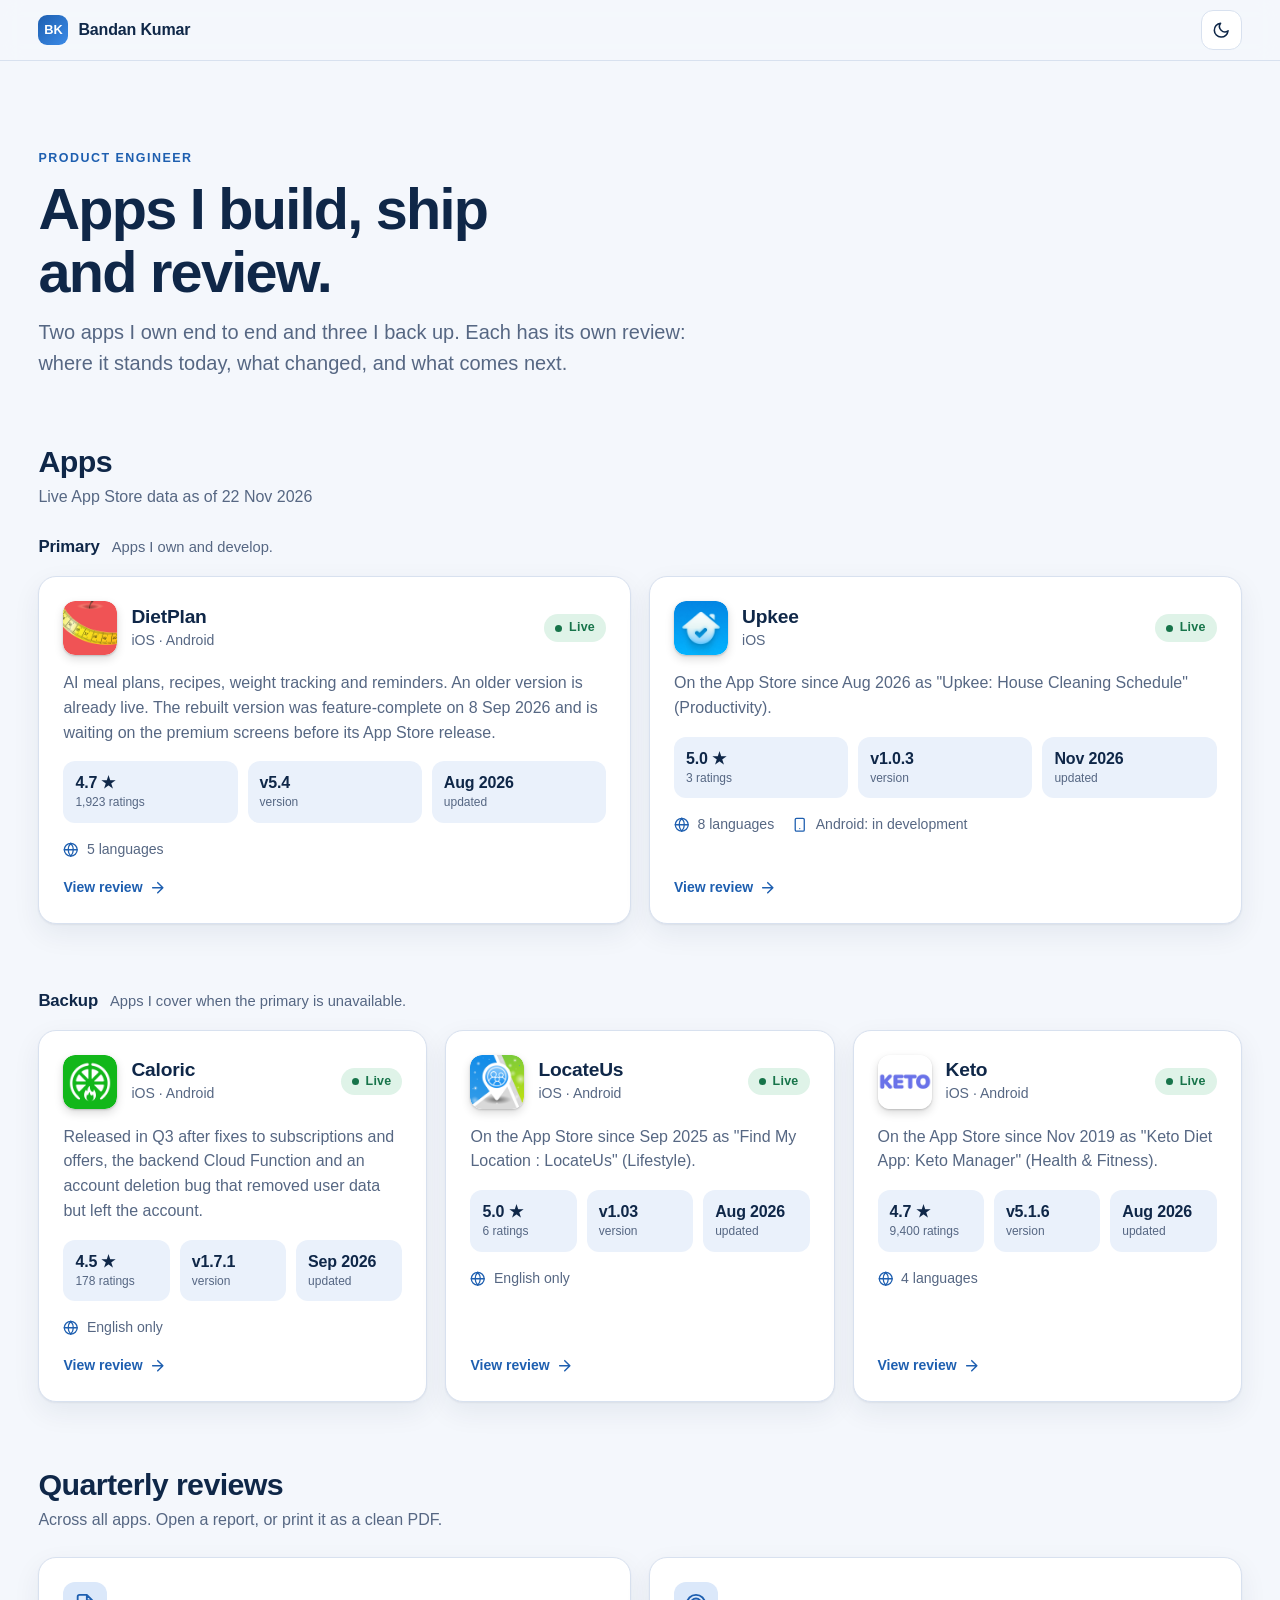
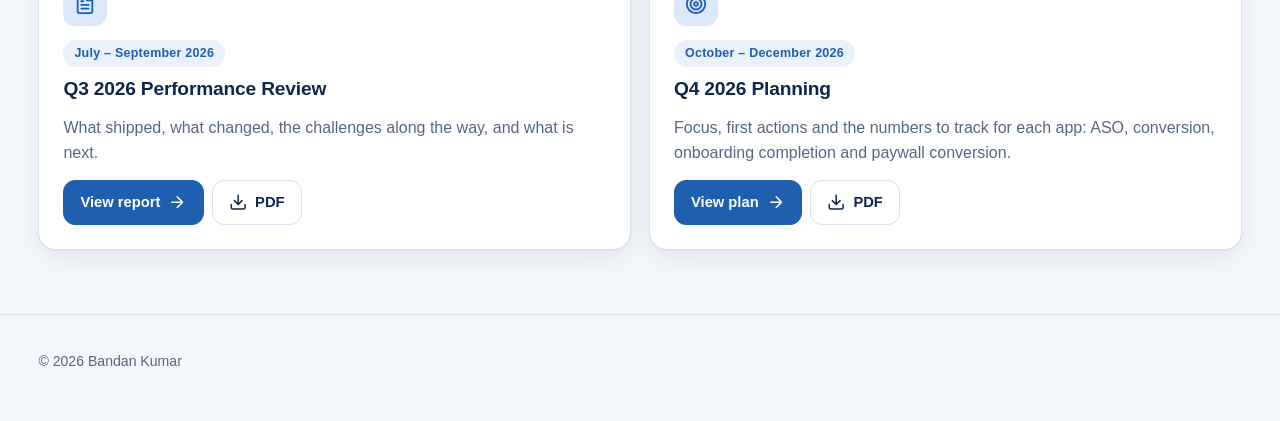
==== commit 5be02089: "Refresh App Store data" ====
--- a/index.html
+++ b/index.html
@@ -89,7 +89,7 @@
       <div class="wrap">
         <div class="section-head">
           <h2>Apps</h2>
-          <p>Live App Store data as of 21 Nov 2026</p>
+          <p>Live App Store data as of 22 Nov 2026</p>
         </div>
 
         <div class="group">
@@ -170,7 +170,7 @@
               <div class="status-line"><span class="chip live">Live</span></div>
             </div>
             <p>On the App Store since Nov 2019 as &quot;Keto Diet App: Keto Manager&quot; (Health &amp; Fitness).</p>
-            <div class="metrics"><div class="metric"><b>4.7 ★</b><span>9,401 ratings</span></div><div class="metric"><b>v5.1.6</b><span>version</span></div><div class="metric"><b>Aug 2026</b><span>updated</span></div></div>
+            <div class="metrics"><div class="metric"><b>4.7 ★</b><span>9,400 ratings</span></div><div class="metric"><b>v5.1.6</b><span>version</span></div><div class="metric"><b>Aug 2026</b><span>updated</span></div></div>
             <div class="card-meta"><div class="langline"><svg class="icon" aria-hidden="true"><use href="#globe"/></svg> 4 languages</div></div>
             <span class="go">View review <svg class="icon" aria-hidden="true"><use href="#arrow-right"/></svg></span>
           </article>
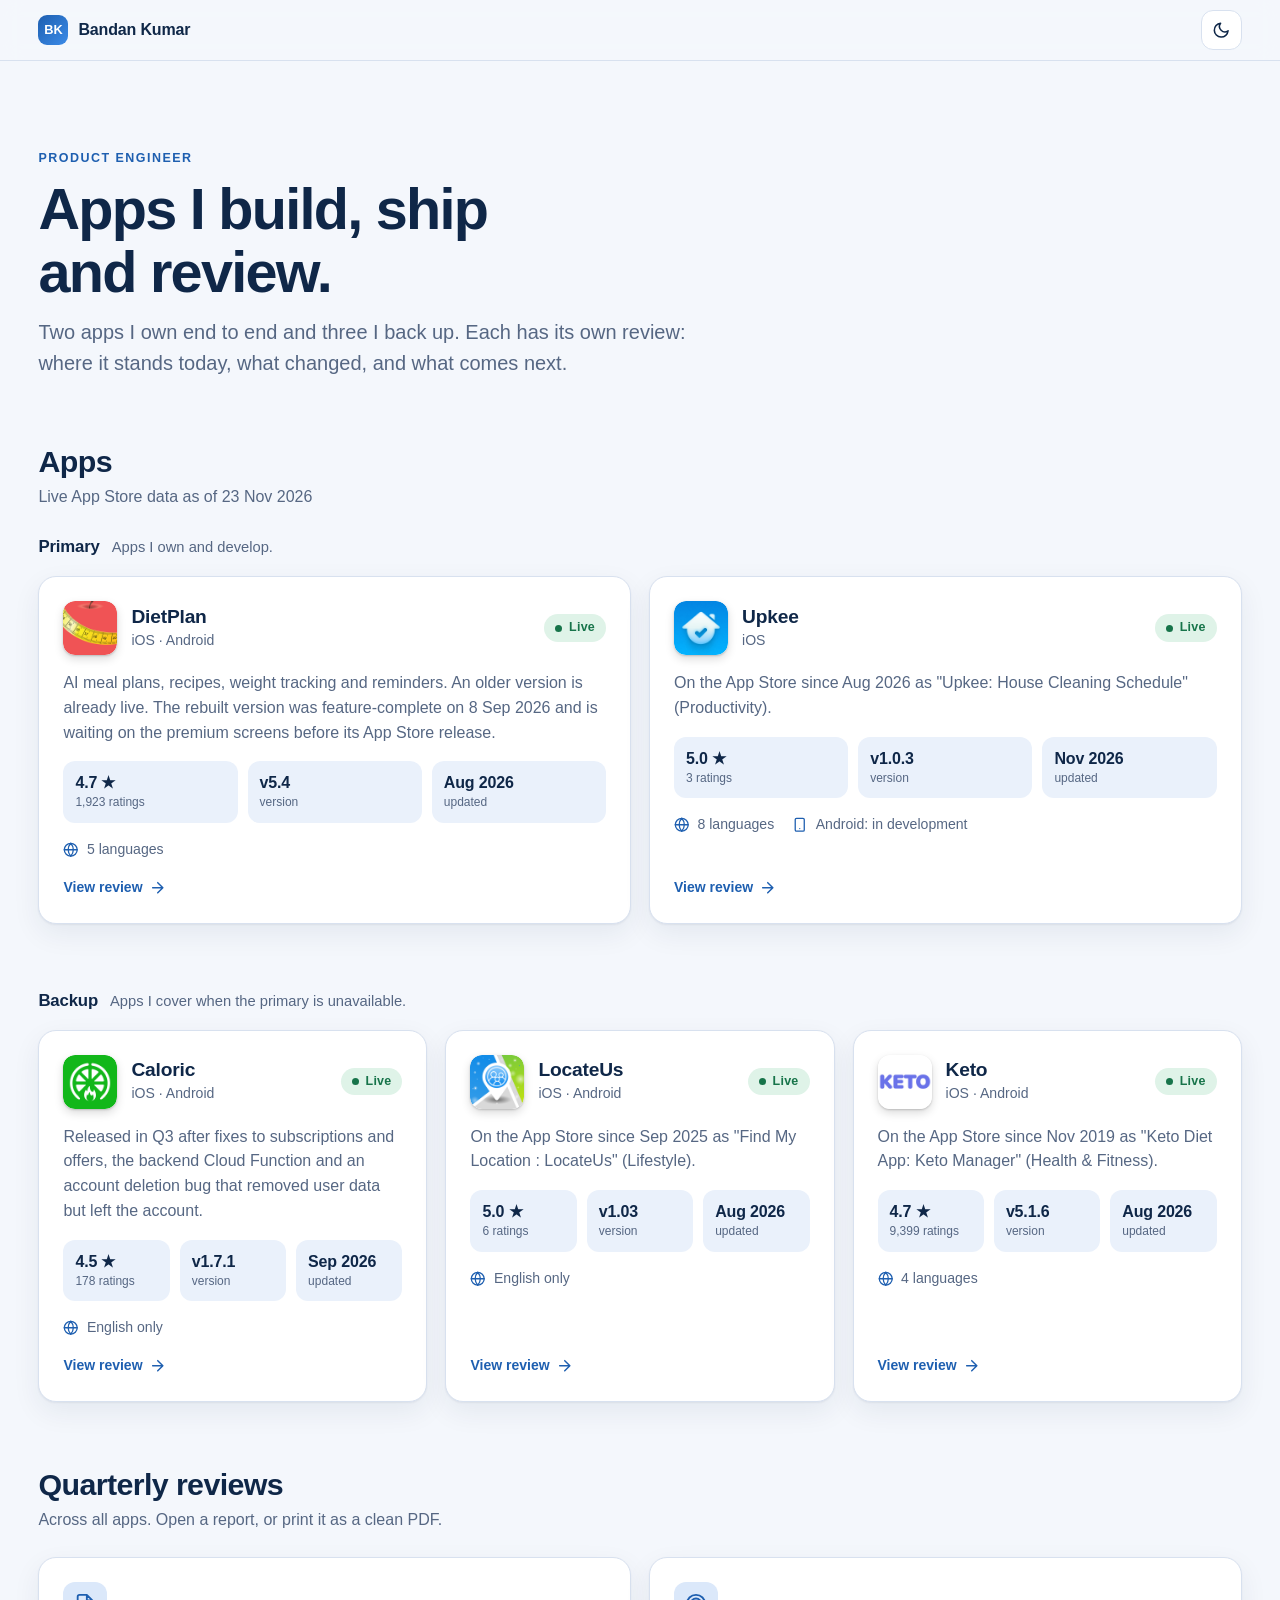
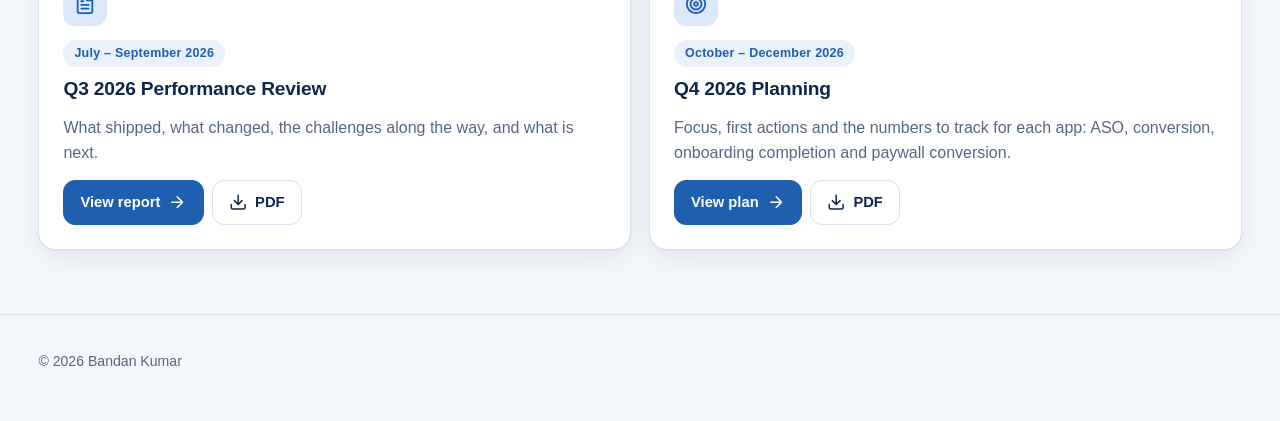
==== commit a4d47d40: "Refresh App Store data" ====
--- a/index.html
+++ b/index.html
@@ -89,7 +89,7 @@
       <div class="wrap">
         <div class="section-head">
           <h2>Apps</h2>
-          <p>Live App Store data as of 22 Nov 2026</p>
+          <p>Live App Store data as of 23 Nov 2026</p>
         </div>
 
         <div class="group">
@@ -170,7 +170,7 @@
               <div class="status-line"><span class="chip live">Live</span></div>
             </div>
             <p>On the App Store since Nov 2019 as &quot;Keto Diet App: Keto Manager&quot; (Health &amp; Fitness).</p>
-            <div class="metrics"><div class="metric"><b>4.7 ★</b><span>9,400 ratings</span></div><div class="metric"><b>v5.1.6</b><span>version</span></div><div class="metric"><b>Aug 2026</b><span>updated</span></div></div>
+            <div class="metrics"><div class="metric"><b>4.7 ★</b><span>9,399 ratings</span></div><div class="metric"><b>v5.1.6</b><span>version</span></div><div class="metric"><b>Aug 2026</b><span>updated</span></div></div>
             <div class="card-meta"><div class="langline"><svg class="icon" aria-hidden="true"><use href="#globe"/></svg> 4 languages</div></div>
             <span class="go">View review <svg class="icon" aria-hidden="true"><use href="#arrow-right"/></svg></span>
           </article>
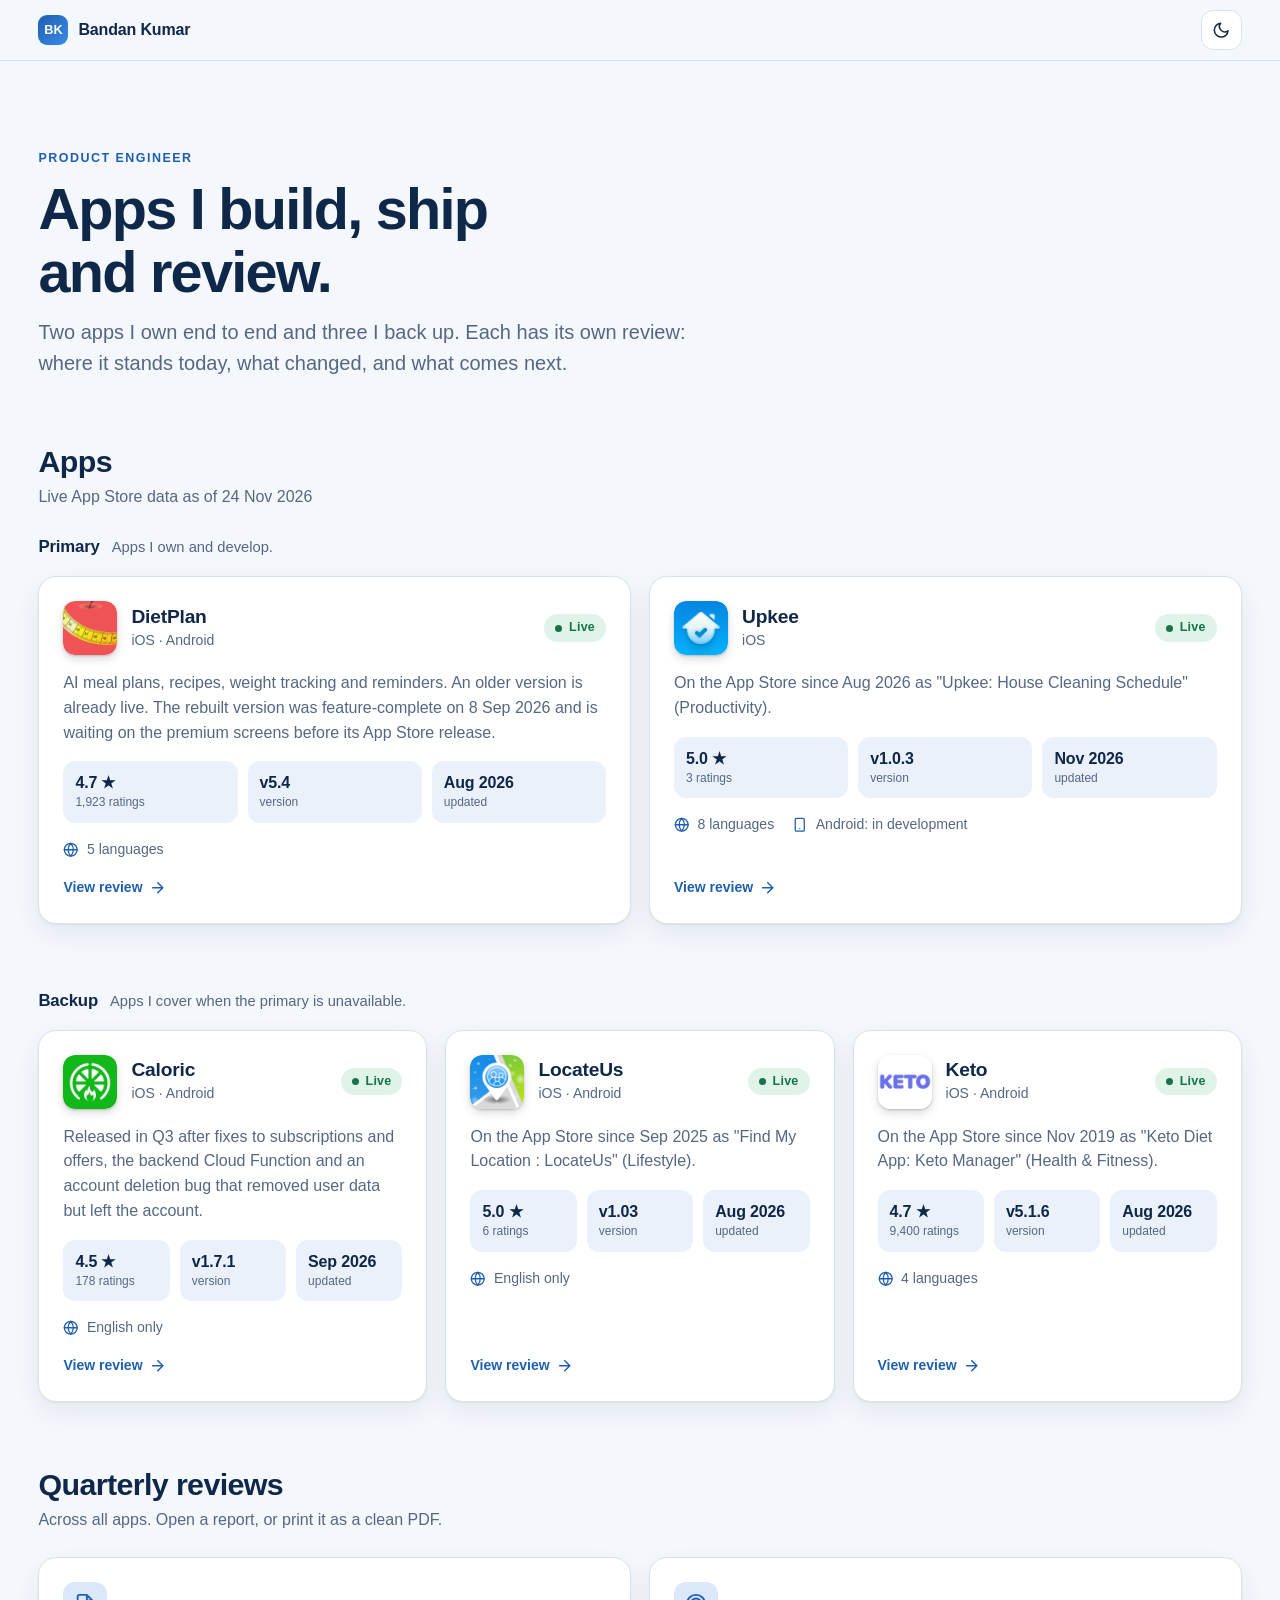
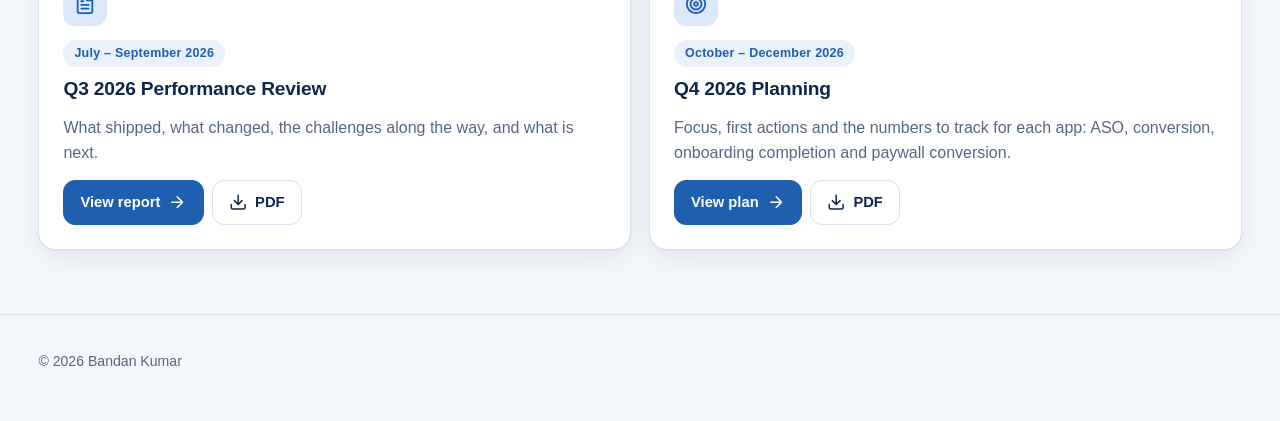
==== commit 467196b8: "Refresh App Store data" ====
--- a/index.html
+++ b/index.html
@@ -89,7 +89,7 @@
       <div class="wrap">
         <div class="section-head">
           <h2>Apps</h2>
-          <p>Live App Store data as of 23 Nov 2026</p>
+          <p>Live App Store data as of 24 Nov 2026</p>
         </div>
 
         <div class="group">
@@ -170,7 +170,7 @@
               <div class="status-line"><span class="chip live">Live</span></div>
             </div>
             <p>On the App Store since Nov 2019 as &quot;Keto Diet App: Keto Manager&quot; (Health &amp; Fitness).</p>
-            <div class="metrics"><div class="metric"><b>4.7 ★</b><span>9,399 ratings</span></div><div class="metric"><b>v5.1.6</b><span>version</span></div><div class="metric"><b>Aug 2026</b><span>updated</span></div></div>
+            <div class="metrics"><div class="metric"><b>4.7 ★</b><span>9,400 ratings</span></div><div class="metric"><b>v5.1.6</b><span>version</span></div><div class="metric"><b>Aug 2026</b><span>updated</span></div></div>
             <div class="card-meta"><div class="langline"><svg class="icon" aria-hidden="true"><use href="#globe"/></svg> 4 languages</div></div>
             <span class="go">View review <svg class="icon" aria-hidden="true"><use href="#arrow-right"/></svg></span>
           </article>
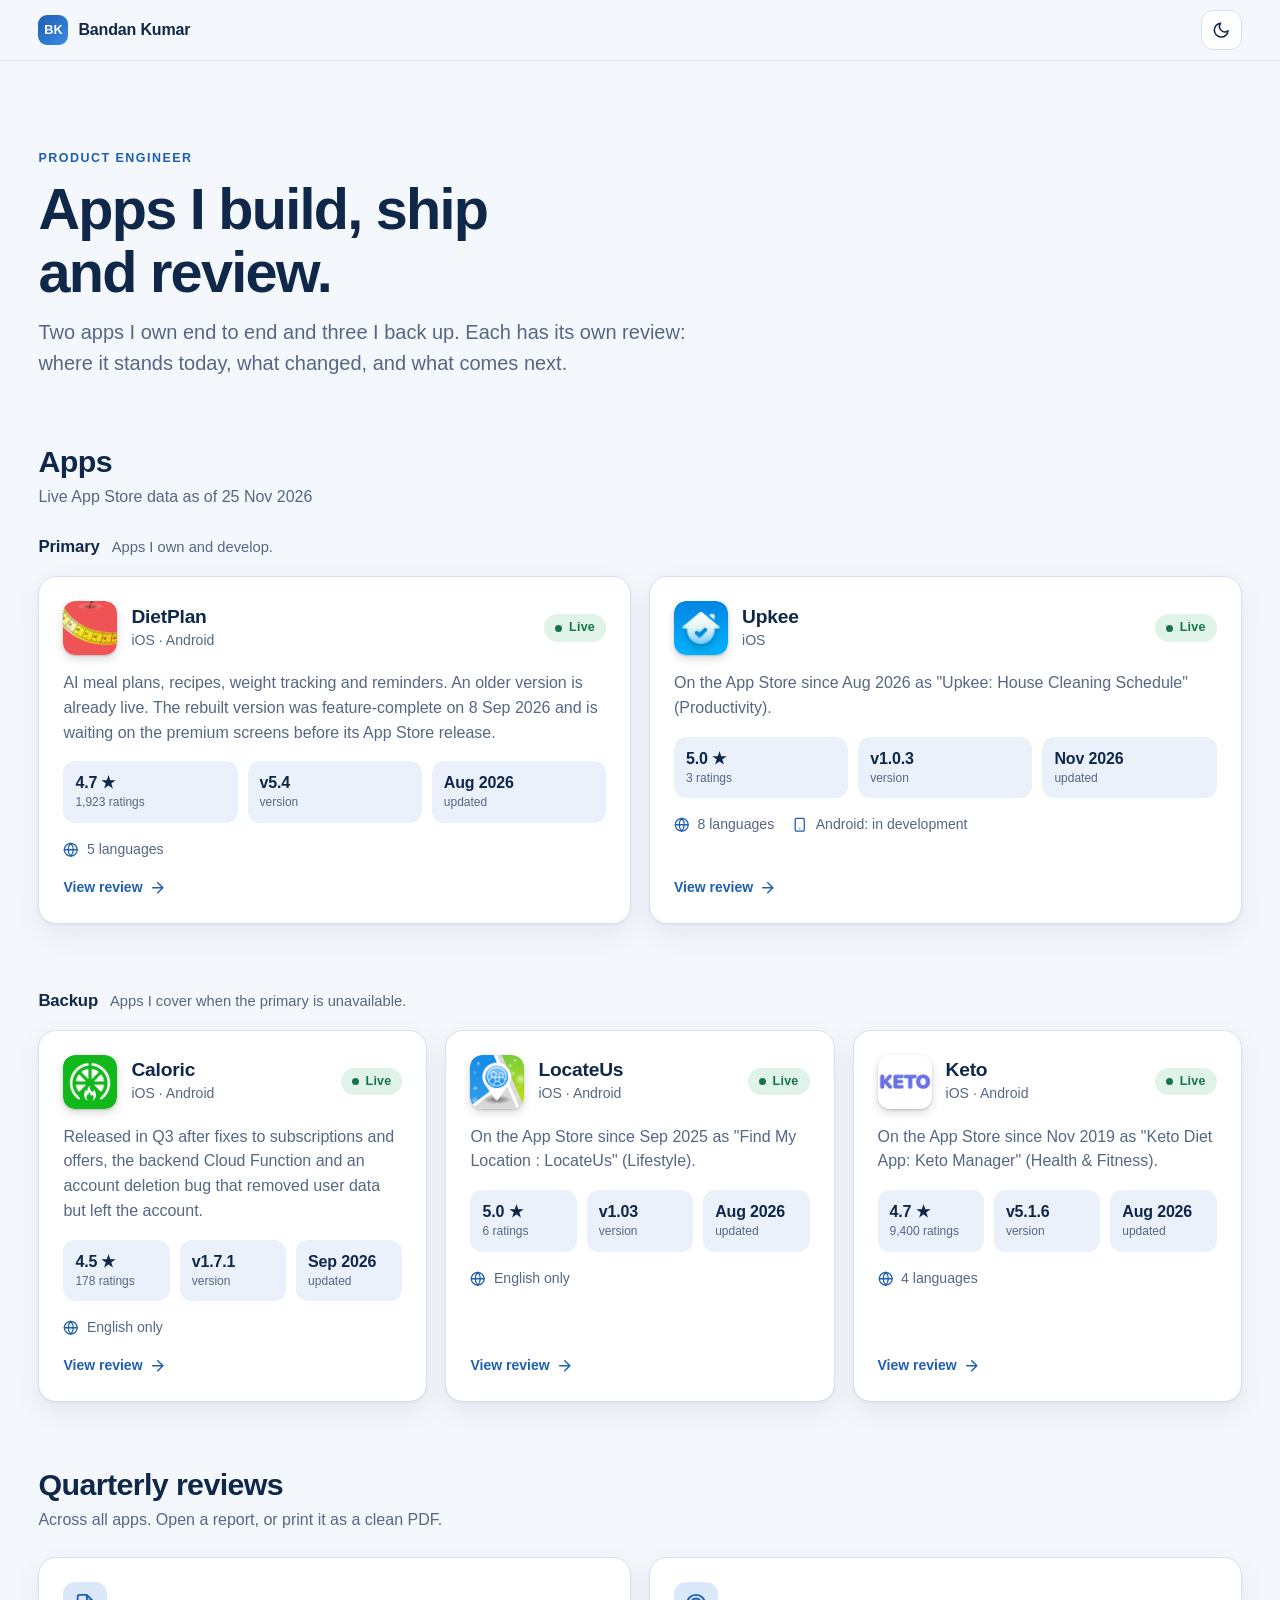
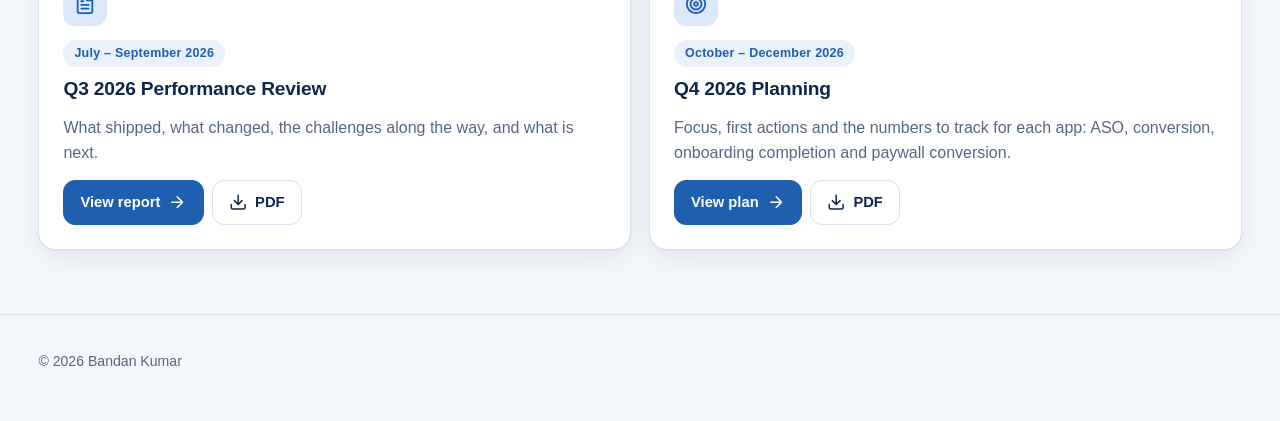
==== commit fb7a62cd: "Refresh App Store data" ====
--- a/index.html
+++ b/index.html
@@ -89,7 +89,7 @@
       <div class="wrap">
         <div class="section-head">
           <h2>Apps</h2>
-          <p>Live App Store data as of 24 Nov 2026</p>
+          <p>Live App Store data as of 25 Nov 2026</p>
         </div>
 
         <div class="group">
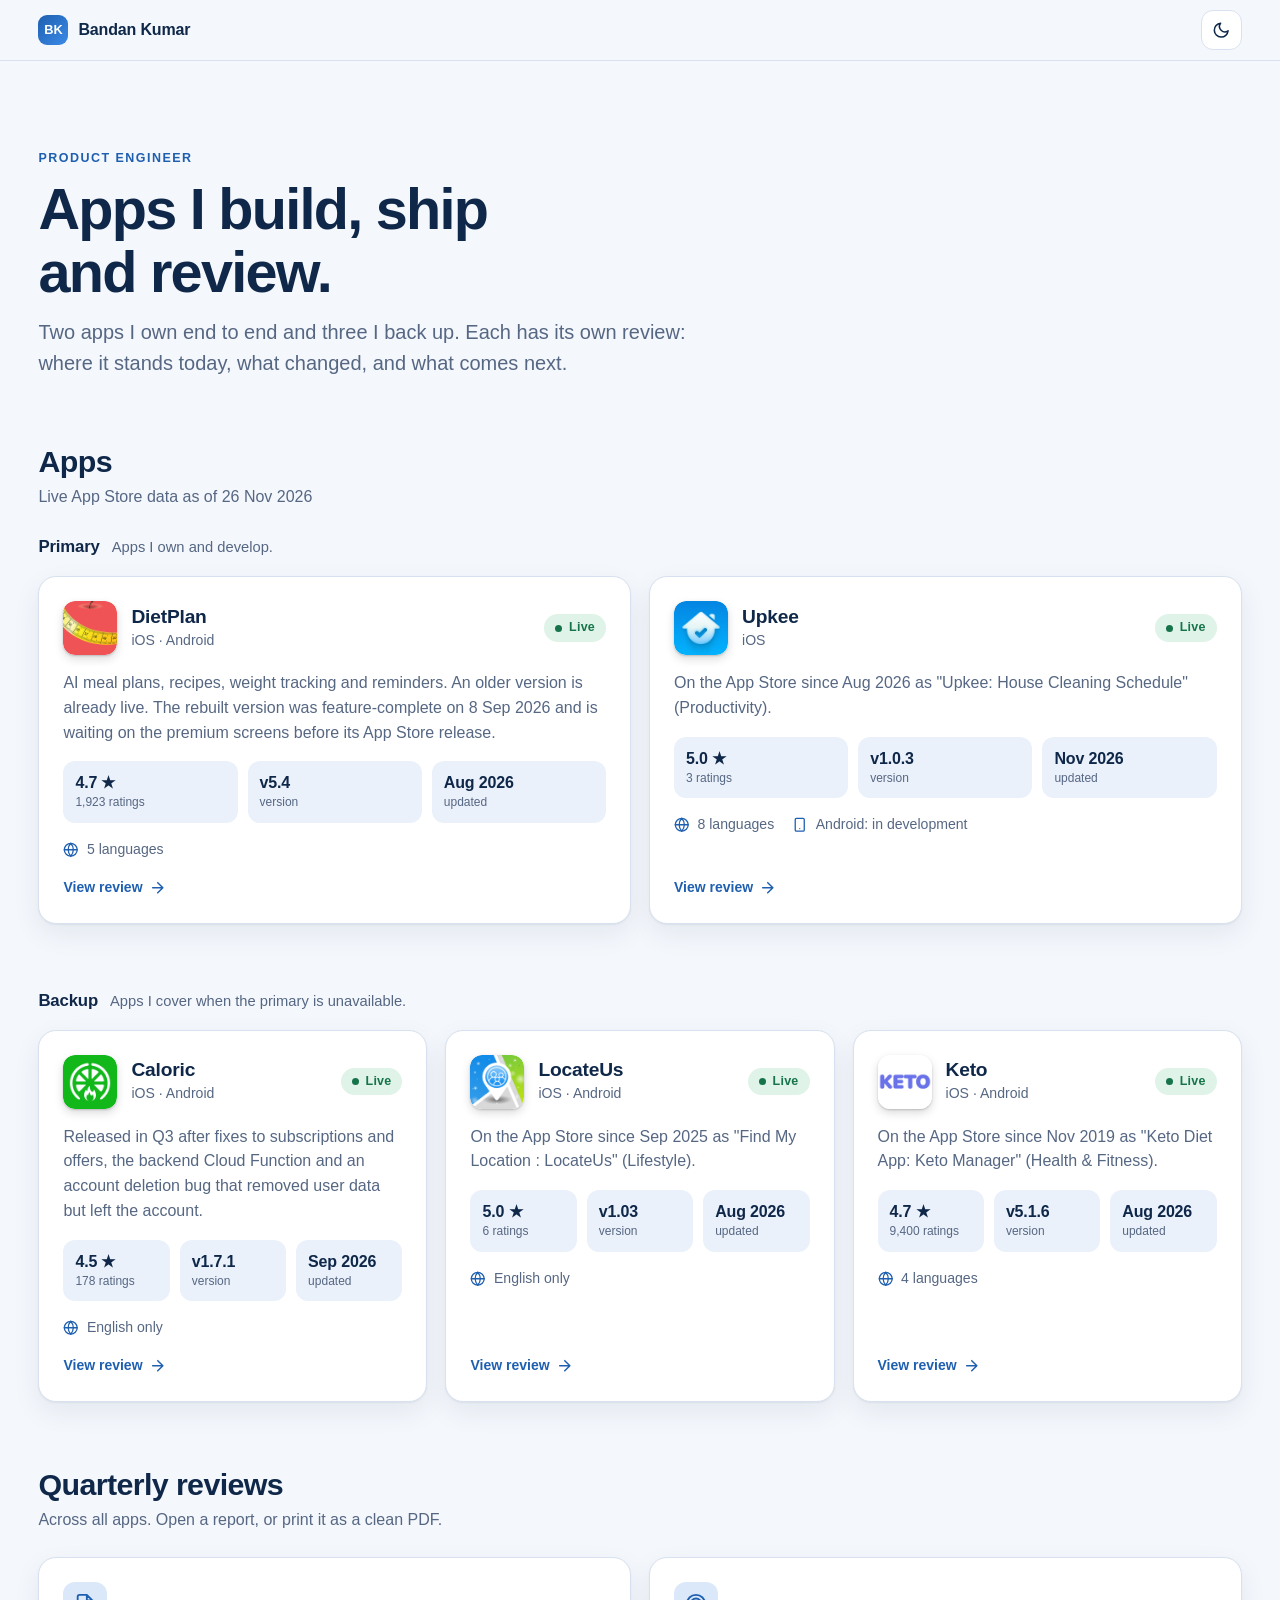
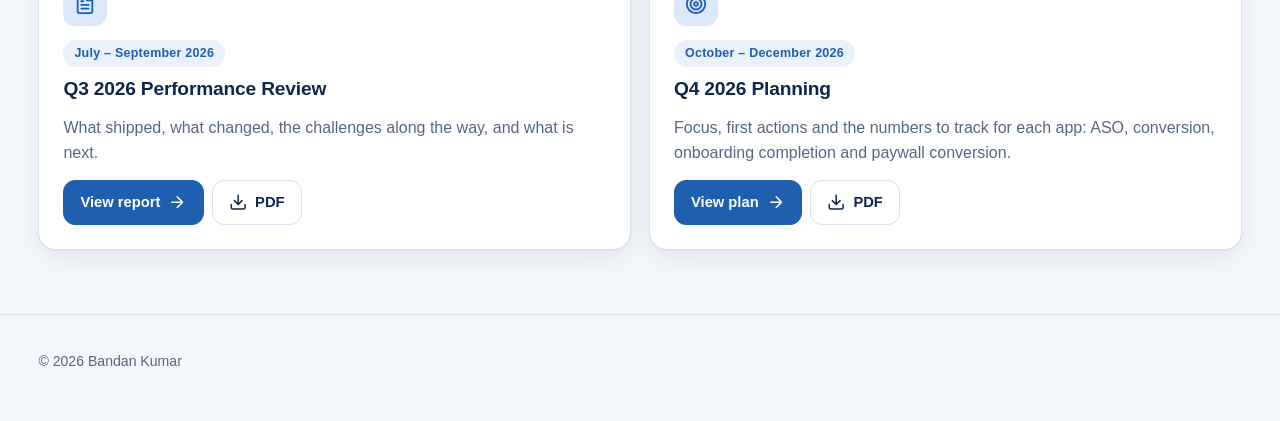
==== commit c9fdfa43: "Refresh App Store data" ====
--- a/index.html
+++ b/index.html
@@ -89,7 +89,7 @@
       <div class="wrap">
         <div class="section-head">
           <h2>Apps</h2>
-          <p>Live App Store data as of 25 Nov 2026</p>
+          <p>Live App Store data as of 26 Nov 2026</p>
         </div>
 
         <div class="group">
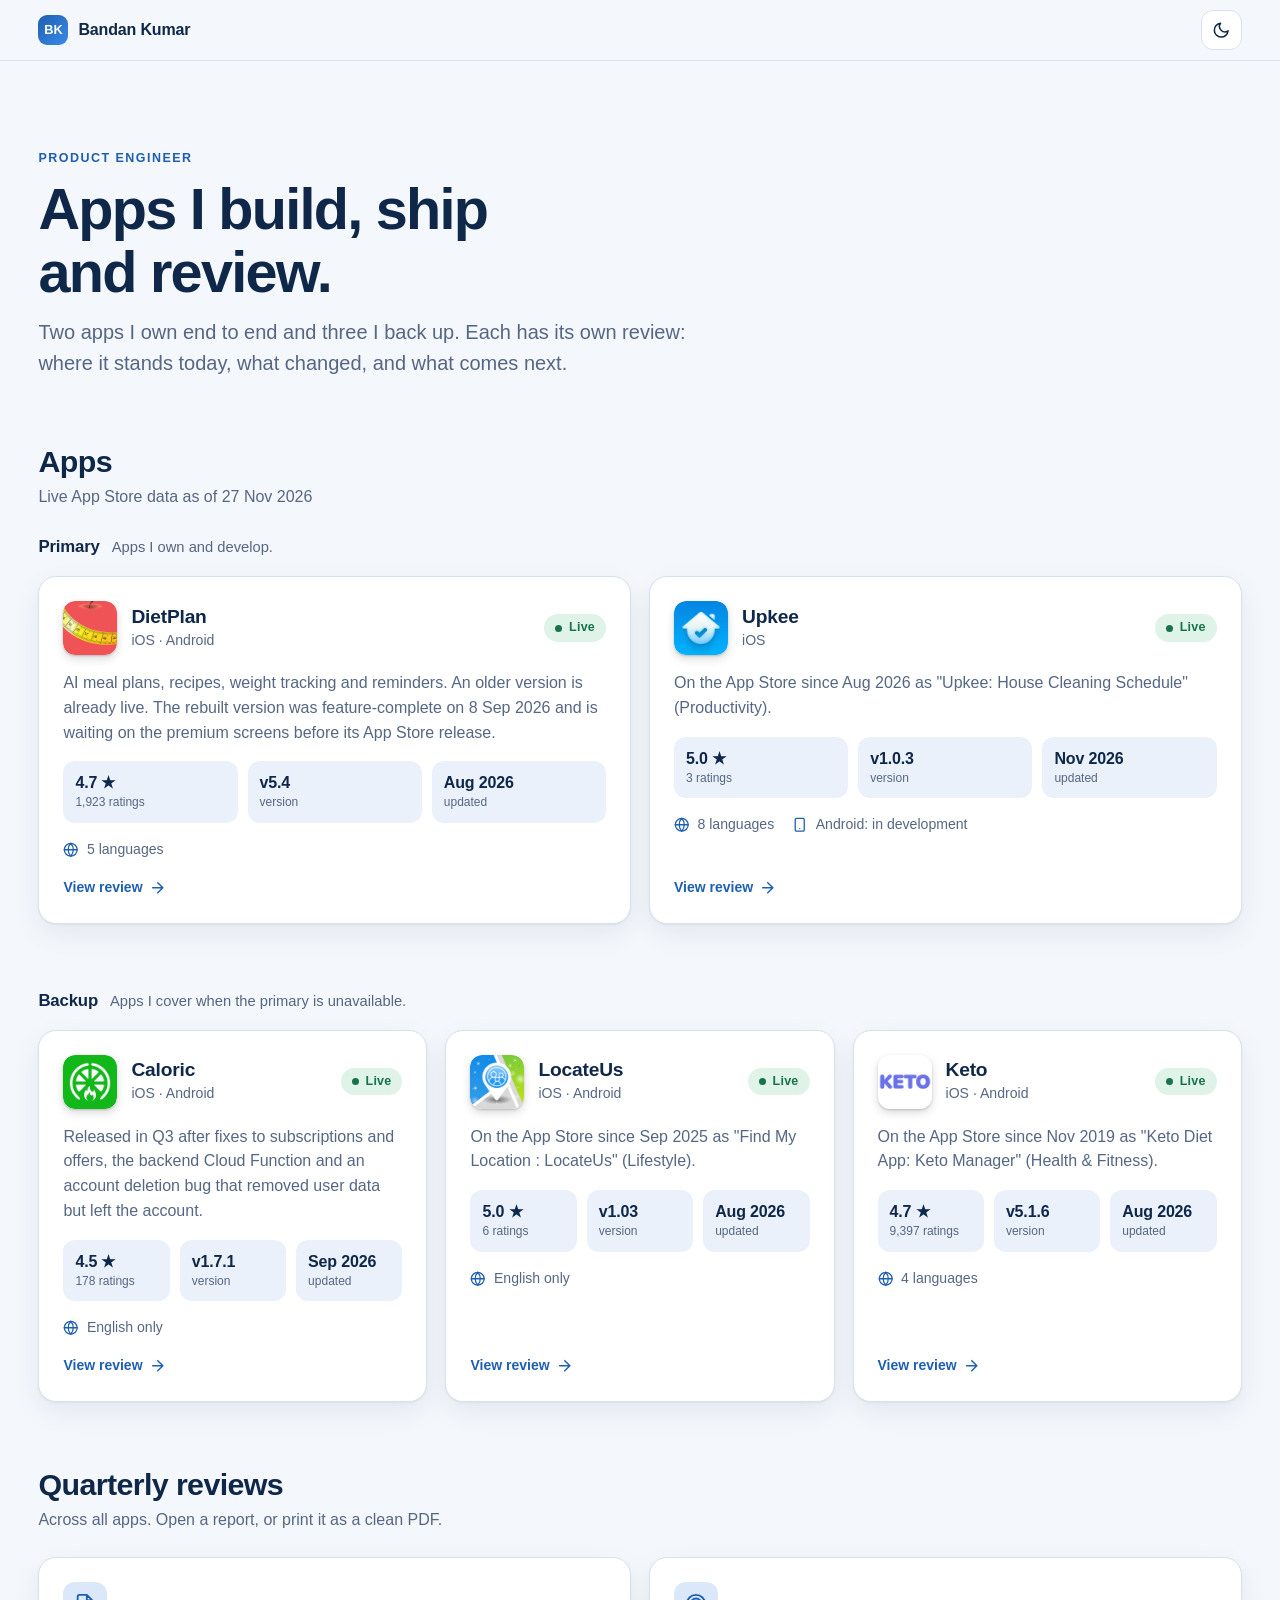
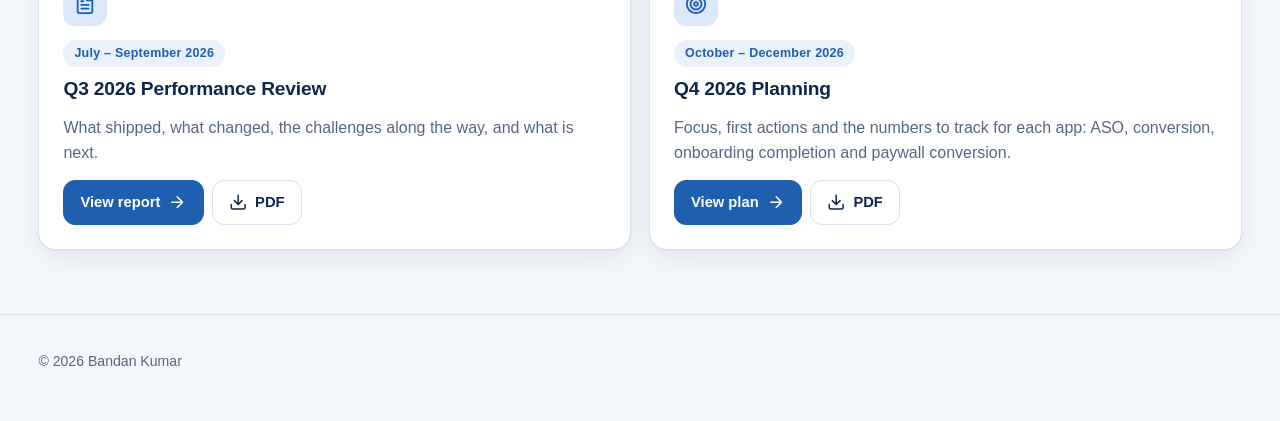
==== commit ad3af095: "Refresh App Store data" ====
--- a/index.html
+++ b/index.html
@@ -89,7 +89,7 @@
       <div class="wrap">
         <div class="section-head">
           <h2>Apps</h2>
-          <p>Live App Store data as of 26 Nov 2026</p>
+          <p>Live App Store data as of 27 Nov 2026</p>
         </div>
 
         <div class="group">
@@ -170,7 +170,7 @@
               <div class="status-line"><span class="chip live">Live</span></div>
             </div>
             <p>On the App Store since Nov 2019 as &quot;Keto Diet App: Keto Manager&quot; (Health &amp; Fitness).</p>
-            <div class="metrics"><div class="metric"><b>4.7 ★</b><span>9,400 ratings</span></div><div class="metric"><b>v5.1.6</b><span>version</span></div><div class="metric"><b>Aug 2026</b><span>updated</span></div></div>
+            <div class="metrics"><div class="metric"><b>4.7 ★</b><span>9,397 ratings</span></div><div class="metric"><b>v5.1.6</b><span>version</span></div><div class="metric"><b>Aug 2026</b><span>updated</span></div></div>
             <div class="card-meta"><div class="langline"><svg class="icon" aria-hidden="true"><use href="#globe"/></svg> 4 languages</div></div>
             <span class="go">View review <svg class="icon" aria-hidden="true"><use href="#arrow-right"/></svg></span>
           </article>
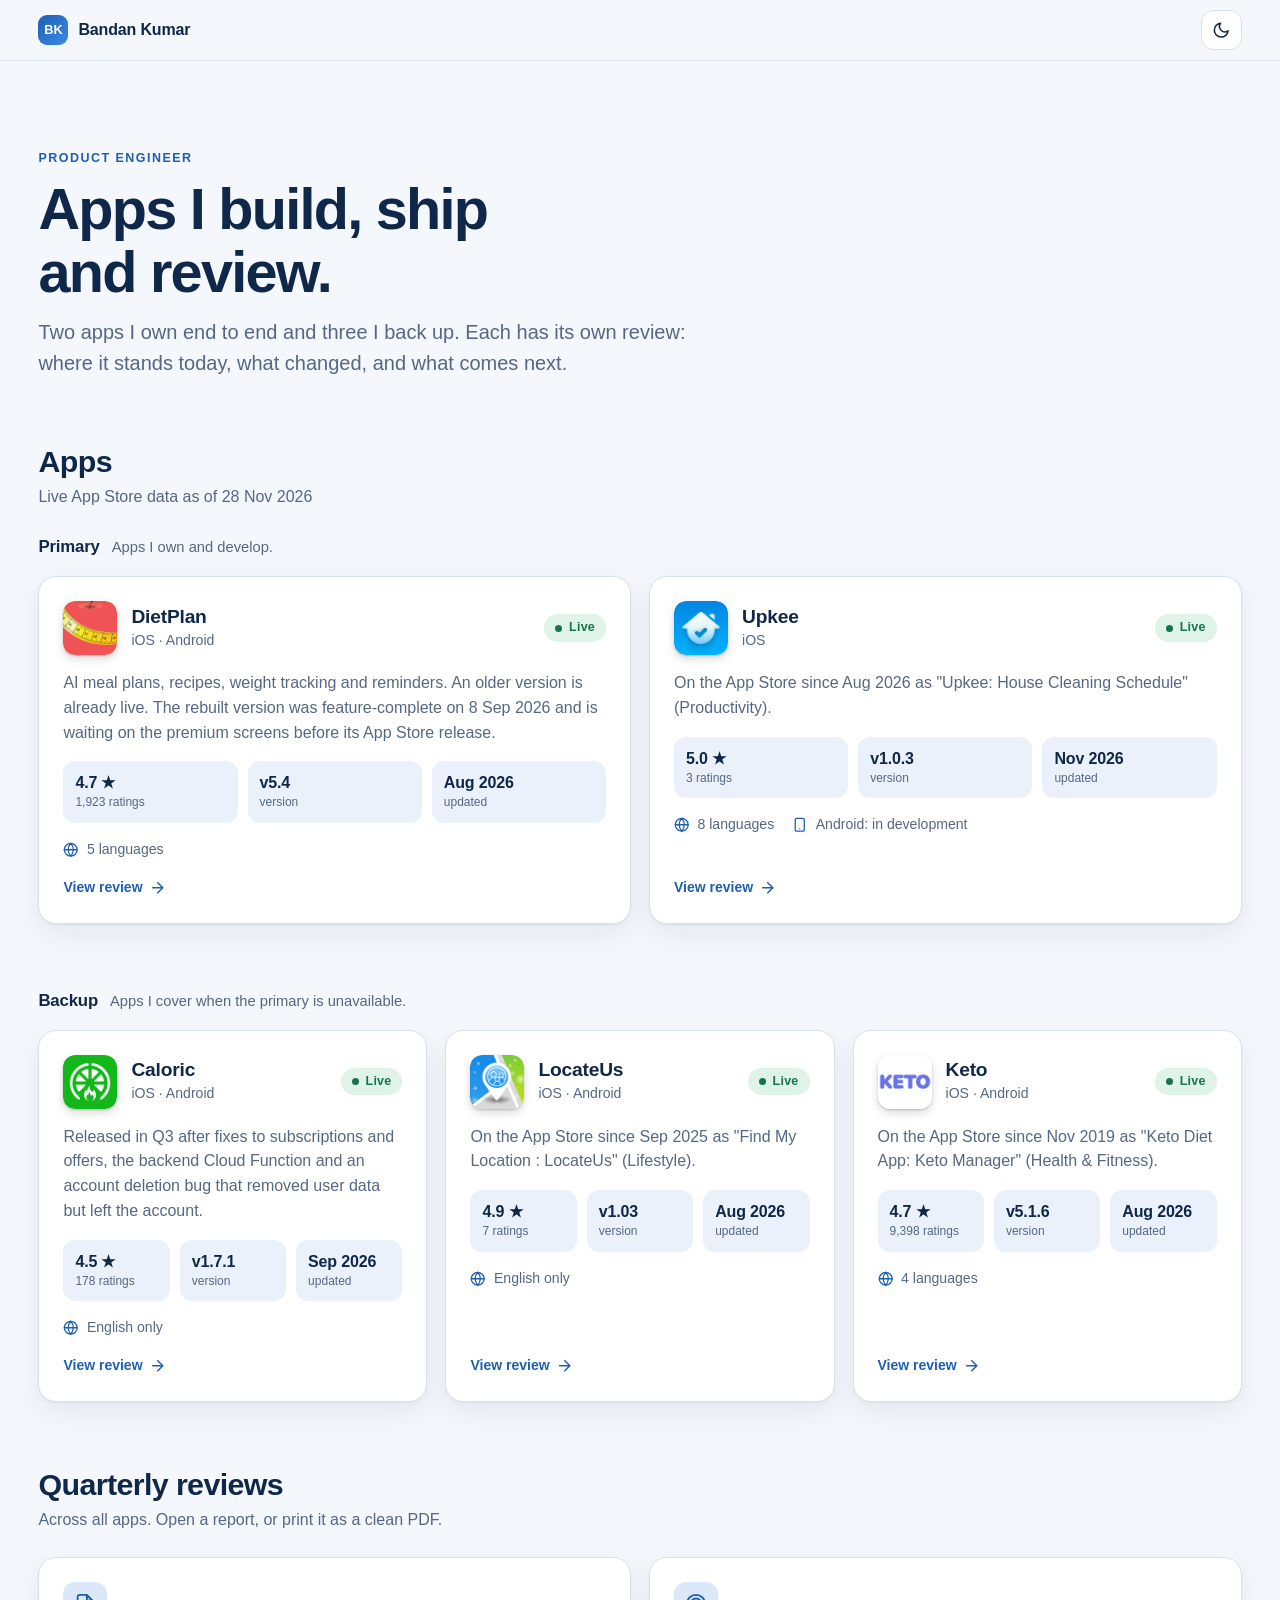
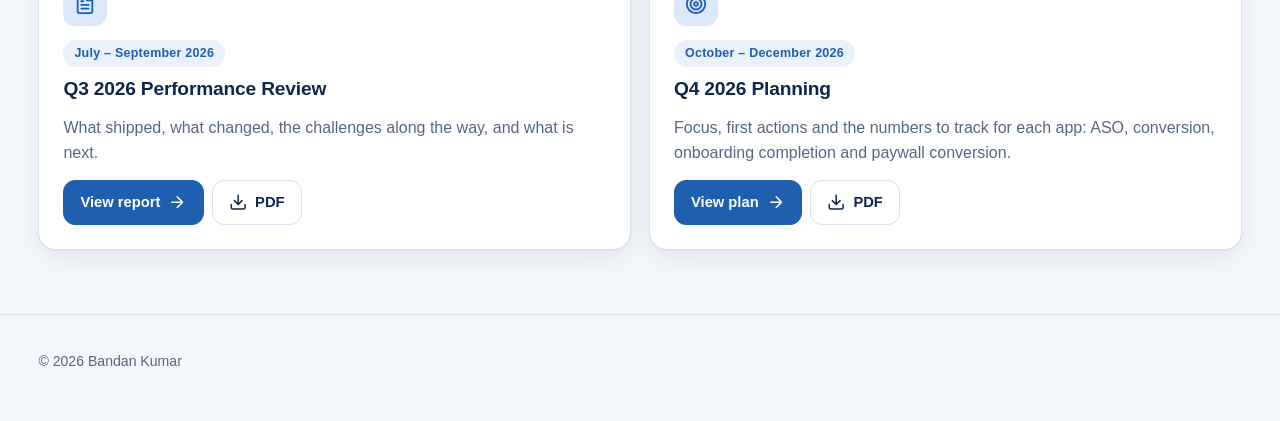
==== commit c5d75d57: "Refresh App Store data" ====
--- a/index.html
+++ b/index.html
@@ -89,7 +89,7 @@
       <div class="wrap">
         <div class="section-head">
           <h2>Apps</h2>
-          <p>Live App Store data as of 27 Nov 2026</p>
+          <p>Live App Store data as of 28 Nov 2026</p>
         </div>
 
         <div class="group">
@@ -155,7 +155,7 @@
               <div class="status-line"><span class="chip live">Live</span></div>
             </div>
             <p>On the App Store since Sep 2025 as &quot;Find My Location : LocateUs&quot; (Lifestyle).</p>
-            <div class="metrics"><div class="metric"><b>5.0 ★</b><span>6 ratings</span></div><div class="metric"><b>v1.03</b><span>version</span></div><div class="metric"><b>Aug 2026</b><span>updated</span></div></div>
+            <div class="metrics"><div class="metric"><b>4.9 ★</b><span>7 ratings</span></div><div class="metric"><b>v1.03</b><span>version</span></div><div class="metric"><b>Aug 2026</b><span>updated</span></div></div>
             <div class="card-meta"><div class="langline"><svg class="icon" aria-hidden="true"><use href="#globe"/></svg> English only</div></div>
             <span class="go">View review <svg class="icon" aria-hidden="true"><use href="#arrow-right"/></svg></span>
           </article>
@@ -170,7 +170,7 @@
               <div class="status-line"><span class="chip live">Live</span></div>
             </div>
             <p>On the App Store since Nov 2019 as &quot;Keto Diet App: Keto Manager&quot; (Health &amp; Fitness).</p>
-            <div class="metrics"><div class="metric"><b>4.7 ★</b><span>9,397 ratings</span></div><div class="metric"><b>v5.1.6</b><span>version</span></div><div class="metric"><b>Aug 2026</b><span>updated</span></div></div>
+            <div class="metrics"><div class="metric"><b>4.7 ★</b><span>9,398 ratings</span></div><div class="metric"><b>v5.1.6</b><span>version</span></div><div class="metric"><b>Aug 2026</b><span>updated</span></div></div>
             <div class="card-meta"><div class="langline"><svg class="icon" aria-hidden="true"><use href="#globe"/></svg> 4 languages</div></div>
             <span class="go">View review <svg class="icon" aria-hidden="true"><use href="#arrow-right"/></svg></span>
           </article>
